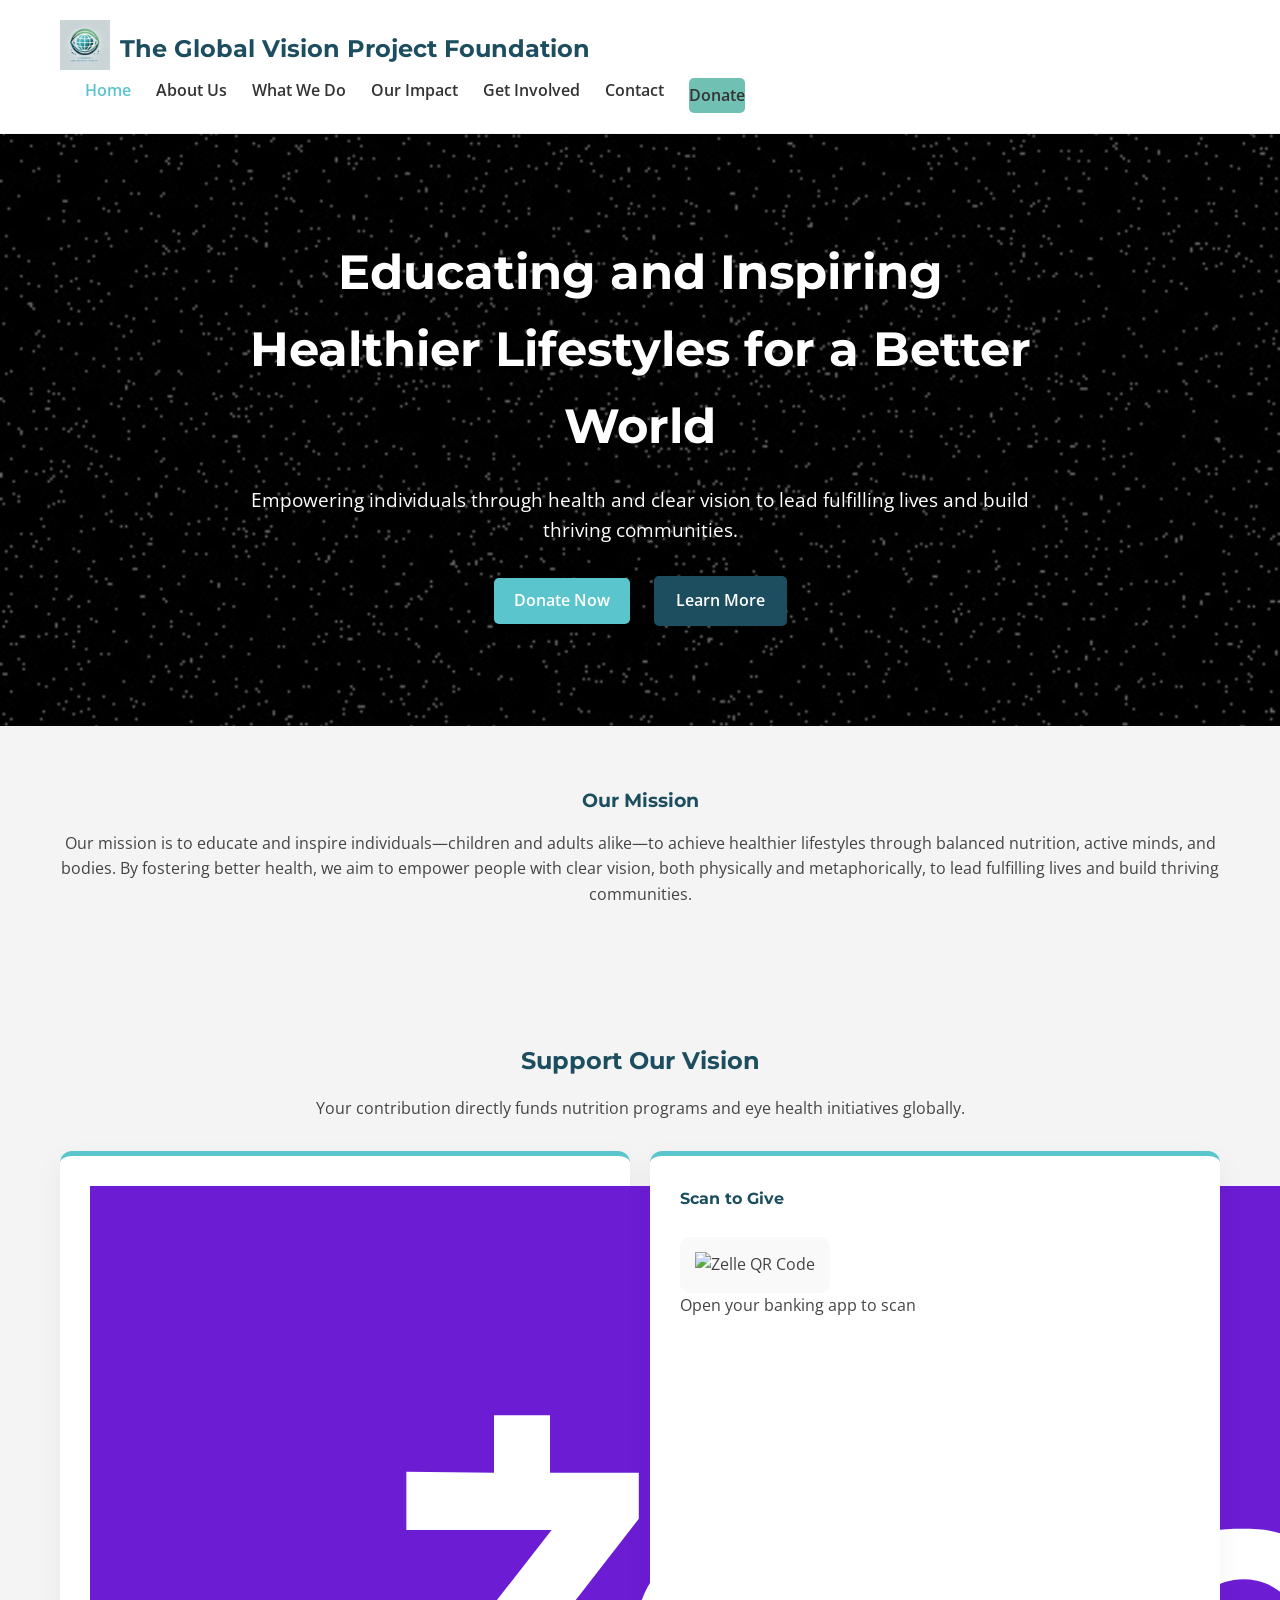
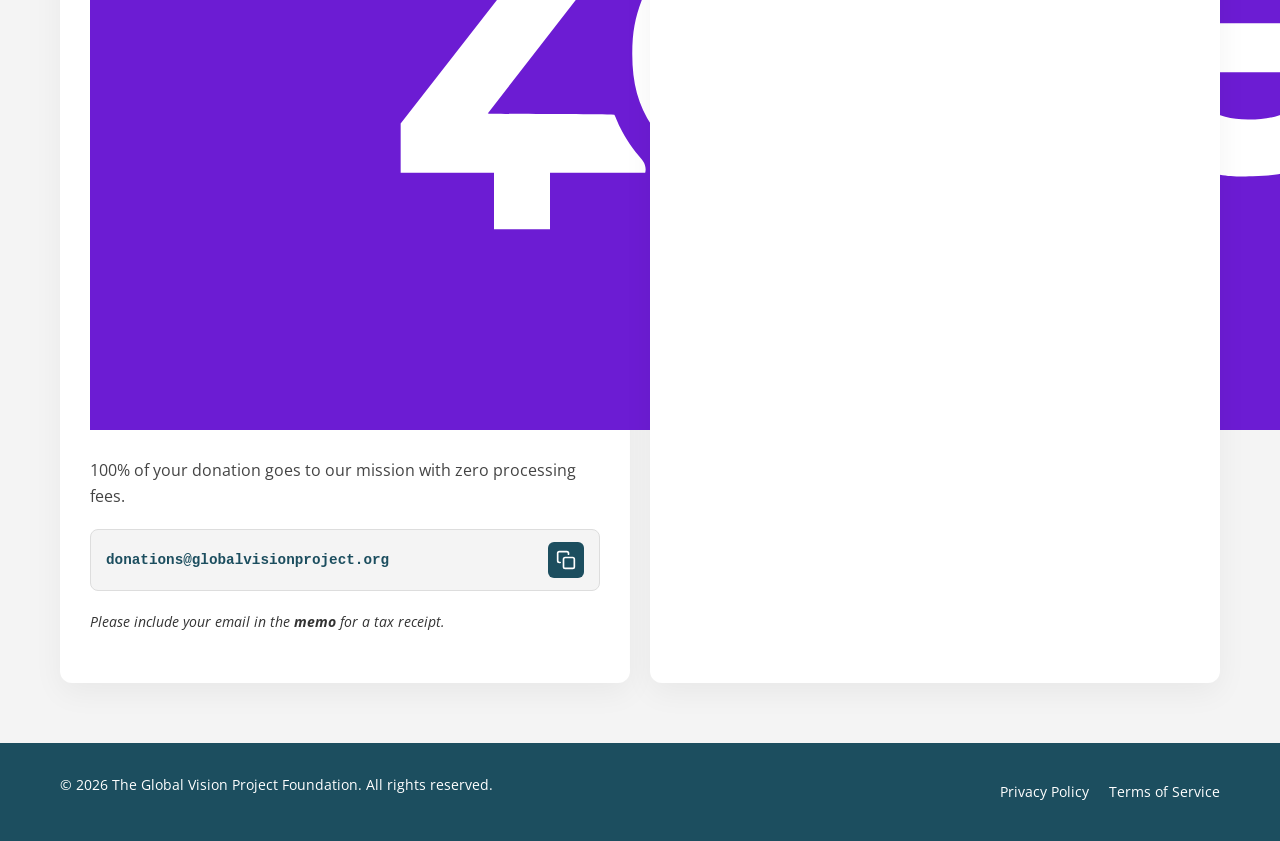
==== index.html @ e4df2483 "Update index.html" ====
<!DOCTYPE html>
<html lang="en">
<head>
    <meta charset="UTF-8">
    <meta name="viewport" content="width=device-width, initial-scale=1.0">
    <title>The Global Vision Project Foundation</title>
    <link rel="stylesheet" href="style.css">
    <link rel="preconnect" href="https://fonts.googleapis.com">
    <link rel="preconnect" href="https://fonts.gstatic.com" crossorigin>
    <link href="https://fonts.googleapis.com/css2?family=Montserrat:wght@400;700&family=Open+Sans:wght@400;600&display=swap" rel="stylesheet">
</head>
<body>
    <header class="main-header">
        <div class="container">
            <div class="logo">
                <a href="index.html">
                    <img src="images/image_38b0fc.jpg" alt="Global Vision Project Foundation Logo">
                </a>
                <h1>The Global Vision Project Foundation</h1>
            </div>
            <nav class="main-nav">
                <ul>
                    <li><a href="index.html" class="active">Home</a></li>
                    <li><a href="about.html">About Us</a></li>
                    <li><a href="what-we-do.html">What We Do</a></li>
                    <li><a href="our-impact.html">Our Impact</a></li>
                    <li><a href="get-involved.html">Get Involved</a></li>
                    <li><a href="#contact">Contact</a></li> <!-- Keep as # for now, will create page later -->
                    <li><a href="index.html#donate" class="btn btn-donate">Donate</a></li>
                </ul>
            </nav>
        </div>
    </header>

    <section class="hero-section">
        <div class="container">
            <div class="hero-content">
                <h2>Educating and Inspiring Healthier Lifestyles for a Better World</h2>
                <p>Empowering individuals through health and clear vision to lead fulfilling lives and build thriving communities.</p>
                <div class="hero-buttons">
                    <a href="#donate" class="btn btn-primary">Donate Now</a>
                    <a href="#about.html" class="btn btn-secondary">Learn More</a>
                </div>
            </div>
        </div>
    </section>

    <section id="mission" class="section-mission">
        <div class="container">
            <h3>Our Mission</h3>
            <p>Our mission is to educate and inspire individuals—children and adults alike—to achieve healthier lifestyles through balanced nutrition, active minds, and bodies. By fostering better health, we aim to empower people with clear vision, both physically and metaphorically, to lead fulfilling lives and build thriving communities.</p>
        </div>
    </section>

            <section id="donate" class="section-content section-alt-bg">
    <div class="container">
        <h2 class="section-title">Support Our Vision</h2>
        <p class="section-subtitle">Your contribution directly funds nutrition programs and eye health initiatives globally.</p>
        
        <div class="donation-grid">
            <div class="donation-card main-card">
                <div class="card-header">
                    <div class="zelle-logo-wrapper">
                    <svg
                       xmlns="http://www.w3.org/2000/svg"
                       width="1200pt"
                       height="633pt"
                       viewBox="0 0 1200 633"
                       preserveAspectRatio="xMidYMid meet">
                      <rect height="100%" width="100%" fill="#6c1cd3" />
                      <g
                         transform="translate(0,633) scale(0.1,-0.1)"
                         fill="white"
                         stroke="none">
                        <path
                           d="m 3030,4179.9975 -657.2625,6.0526 -7e-4,-436.0501 H 3462 L 2330.0025,2299 V 1929.9975 H 3030 V 1505 h 420 v 425 h 714 c 6,17 8.1053,62.8446 -29.8947,104.8446 -63,70 -113.1053,143.1579 -159.1053,235.1579 -21,41 -36.9474,90.1053 -42.9474,94.1053 C 3791.448,2370.55 2982.5639,2368.8831 2983,2374 l 1133,1459.8947 v 346.1028 H 3450 V 4610 h -420 z"
                           id="path6" />
                        <path
                           d="M6063 4383 c-10 -4 -13 -225 -13 -1062 0 -1131 -1 -1112 49 -1209 45 -87 155 -165 278 -197 68 -18 268 -20 345 -4 99 21 118 51 79 128 -25 48 -58 153 -66 211 -11 69 -25 80 -109 78 -40 -1 -78 2 -85 6 -41 26 -41 33 -41 1046 0 651 -3 978 -10 991 -10 18 -23 19 -213 18 -111 0 -208 -3 -214 -6z"
                           id="path8" />
                        <path
                           d="M6980 4380 c-13 -8 -15 -136 -15 -1052 0 -987 1 -1047 19 -1116 34 -136 111 -219 257 -280 56 -23 81 -27 194 -30 151 -4 228 7 305 46 76 37 78 63 13 158 -26 38 -66 103 -88 144 l-40 75 -73 1 c-91 2 -100 6 -117 49 -13 29 -15 178 -15 1005 0 651 -3 978 -10 991 -10 18 -23 19 -213 19 -111 0 -209 -5 -217 -10z"
                           id="path10" />
                        <path
                           d="M9640 4165 c-81 -37 -123 -101 -124 -190 -1 -76 30 -134 93 -175 78 -53 203 -38 268 32 83 89 66 243 -36 312 -53 36 -146 45 -201 21z m160 -37 c113 -57 130 -203 34 -288 -41 -36 -70 -44 -133 -38 -174 17 -208 261 -46 334 44 20 95 17 145 -8z"
                           id="path12" />
                        <path
                           d="M9647 4083 c-7 -12 -8 -198 -1 -217 3 -9 12 -16 20 -16 10 0 14 14 14 50 0 45 2 50 23 50 16 0 30 -14 52 -50 18 -30 36 -50 47 -50 24 0 23 4 -14 58 -22 32 -28 47 -19 50 26 9 51 42 51 67 0 45 -32 65 -104 65 -36 0 -67 -3 -69 -7z m121 -32 c8 -4 12 -19 10 -32 -3 -21 -9 -24 -50 -27 l-48 -3 0 35 c0 35 1 36 38 36 20 0 43 -4 50 -9z"
                           id="path14" />
                        <path
                           d="M4805 3755 c-5 -2 -44 -11 -85 -20 -257 -59 -484 -256 -580 -506 -53 -138 -72 -245 -73 -404 -1 -223 44 -387 147 -543 116 -175 286 -294 506 -354 75 -20 108 -23 280 -23 170 0 205 3 276 22 176 49 326 130 447 245 77 72 76 92 -2 152 -32 25 -90 79 -128 121 -48 51 -77 75 -92 75 -14 0 -46 -20 -77 -50 -107 -97 -242 -143 -419 -142 -162 1 -280 43 -355 129 -38 43 -86 141 -96 196 l-6 37 623 0 c343 0 630 4 637 9 33 21 41 166 17 324 -57 378 -283 632 -638 717 -63 15 -115 20 -227 19 -80 0 -149 -2 -155 -4z m267 -386 c73 -15 163 -65 205 -113 39 -44 79 -123 89 -174 l7 -32 -408 0 -407 0 7 32 c30 135 146 248 290 284 64 16 150 17 217 3z"
                           id="path16" />
                        <path
                           d="m 8440,3746 c -355,-79 -595,-329 -670,-698 -45,-218 -20,-472 65,-654 116,-252 327,-415 615,-474 91,-19 127,-21 270,-17 121,4 186,11 242,26 171,45 321,127 436,237 88,85 88,89 -7,168 -44,36 -103,93 -131,126 -65,75 -82,76 -155,10 -109,-99 -239,-143 -420,-142 -254,1 -402,110 -450,330 l -7,25.95 h 1267 c 43,31 27,359.05 -25,511.05 -10,30 -37,90 -59,132 -117,224 -304,363 -564,418 -83,18 -328,18 -407,1 z m 312,-377 c 68,-15 138,-50 188,-95 42,-39 110,-162 110,-200 v -24 h -812 l 7,28 c 52,214 272,341 507,291 z"
                           id="path18" />
                      </g>
                    </svg>
                </div>
                    <h3>Donate via Zelle</h3>
                </div>
                <p>100% of your donation goes to our mission with zero processing fees.</p>
                
                <div class="copy-box">
                    <span id="zelle-id">donations@globalvisionproject.org</span>
                    <button class="copy-trigger" onclick="copyZelle()" title="Copy to Clipboard">
                        <svg width="20" height="20" viewBox="0 0 24 24" fill="none" stroke="currentColor" stroke-width="2" stroke-linecap="round" stroke-linejoin="round"><rect x="9" y="9" width="13" height="13" rx="2" ry="2"></rect><path d="M5 15H4a2 2 0 0 1-2-2V4a2 2 0 0 1 2-2h9a2 2 0 0 1 2 2v1"></path></svg>
                    </button>
                </div>
                <p class="memo-note">Please include your email in the <strong>memo</strong> for a tax receipt.</p>
            </div>

            <div class="donation-card qr-card">
                <h4>Scan to Give</h4>
                <div class="qr-frame">
                    <img src="images/zelle-qr.jpg" alt="Zelle QR Code">
                </div>
                <p class="small-text">Open your banking app to scan</p>
            </div>
        </div>
    </div>
</section>

    <footer class="main-footer">
        <div class="container">
            <p>&copy; <span id="current-year"></span> The Global Vision Project Foundation. All rights reserved.</p>
            <nav class="footer-nav">
                <ul>
                    <li><a href="#">Privacy Policy</a></li>
                    <li><a href="#">Terms of Service</a></li>
                </ul>
            </nav>
        </div>
    </footer>

    <script>
        function copyZelle() {
            const email = document.getElementById('zelle-id').innerText;
            navigator.clipboard.writeText(email).then(() => {
                const btn = document.querySelector('.copy-trigger');
                const originalHTML = btn.innerHTML;
                
                // Visual feedback
                btn.innerHTML = '✓';
                btn.style.background = '#28a745';
                
                setTimeout(() => {
                    btn.innerHTML = originalHTML;
                    btn.style.background = '';
                }, 2000);
            });
        }

        // Keep your existing year script too!
        document.getElementById('current-year').textContent = new Date().getFullYear();
    </script>
</body>
    

</html>
---- style.css ----
/* Basic Resets & Global Styles */
:root {
    --color-primary: #1C4E5F; /* Dark Teal/Blue - main brand color */
    --color-secondary: #5AC5CD; /* Light Blue/Aqua - accent */
    --color-tertiary: #70C1B3; /* Green - secondary accent */
    --color-white: #ffffff;
    --color-light-gray: #f4f4f4;
    --color-dark-gray: #333;
    --color-text: #444;
}

* {
    margin: 0;
    padding: 0;
    box-sizing: border-box;
}

body {
    font-family: 'Open Sans', sans-serif;
    line-height: 1.6;
    color: var(--color-text);
    background-color: var(--color-white);
}

.container {
    max-width: 1200px;
    margin: 0 auto;
    padding: 0 20px;
}

h1, h2, h3, h4, h5, h6 {
    font-family: 'Montserrat', sans-serif;
    color: var(--color-primary);
    margin-bottom: 15px;
}

p {
    margin-bottom: 15px;
}

a {
    text-decoration: none;
    color: var(--color-secondary);
}

a:hover {
    color: var(--color-primary);
}

ul {
    list-style: none;
}

/* Buttons */
.btn {
    display: inline-block;
    padding: 10px 20px;
    border-radius: 5px;
    font-weight: 600;
    text-align: center;
    transition: background-color 0.3s ease;
    border: none;
    cursor: pointer;
}

.btn-primary {
    background-color: var(--color-secondary);
    color: var(--color-white);
}

.btn-primary:hover {
    background-color: var(--color-primary);
}

.btn-secondary {
    background-color: var(--color-primary);
    color: var(--color-white);
    border: 2px solid var(--color-primary);
}

.btn-secondary:hover {
    background-color: var(--color-secondary);
    border-color: var(--color-secondary);
}

.btn-donate {
    background-color: var(--color-tertiary);
    color: var(--color-white);
    padding: 8px 15px; /* Slightly smaller for nav bar */
}

.btn-donate:hover {
    background-color: #5bb0a3; /* A darker shade of tertiary */
}

/* Header */
.main-header {
    background-color: var(--color-white);
    padding: 20px 0;
    border-bottom: 1px solid var(--color-light-gray);
    position: sticky;
    top: 0;
    z-index: 1000;
    box-shadow: 0 2px 5px rgba(0,0,0,0.05);
}

.main-header .container {
    display: flex;
    justify-content: space-between;
    align-items: center;
    flex-wrap: wrap; /* Allows wrapping on smaller screens */
}

.logo {
    display: flex;
    align-items: center;
}

.logo img {
    height: 50px; /* Adjust as needed */
    margin-right: 10px;
}

.logo h1 {
    font-size: 1.5em;
    color: var(--color-primary);
    margin-bottom: 0;
}

.main-nav ul {
    display: flex;
}

.main-nav ul li {
    margin-left: 25px;
}

.main-nav ul li a {
    color: var(--color-dark-gray);
    font-weight: 600;
    transition: color 0.3s ease;
    padding: 5px 0;
    position: relative;
}

.main-nav ul li a:hover,
.main-nav ul li a.active {
    color: var(--color-secondary);
}

/* Hero Section */
.hero-section {
    background: linear-gradient(rgba(0,0,0,0.6), rgba(0,0,0,0.6)), url('images/hero-bg-placeholder.jpg') no-repeat center center/cover;
    color: var(--color-white);
    text-align: center;
    padding: 100px 0;
    min-height: 500px;
    display: flex;
    align-items: center;
    justify-content: center;
}

.hero-content {
    max-width: 800px;
}

.hero-content h2 {
    font-size: 3em;
    margin-bottom: 20px;
    color: var(--color-white);
}

.hero-content p {
    font-size: 1.2em;
    margin-bottom: 30px;
}

.hero-buttons .btn {
    margin: 0 10px;
}

/* Section Styling */
section {
    padding: 60px 0;
    text-align: center;
}

.section-mission {
    background-color: var(--color-light-gray);
}

.section-donate {
    background-color: var(--color-white);
    padding: 80px 0;
}

.section-donate h3 {
    margin-bottom: 20px;
    font-size: 2.2em;
}

.section-donate p {
    font-size: 1.1em;
    max-width: 800px;
    margin: 0 auto 30px auto;
}

.donation-options {
    display: flex;
    justify-content: center;
    align-items: flex-start;
    gap: 50px;
    flex-wrap: wrap;
    margin-top: 40px;
}

.donation-qr-code, .donation-form-placeholder {
    background-color: var(--color-light-gray);
    padding: 30px;
    border-radius: 10px;
    flex: 1;
    min-width: 300px;
    max-width: 450px;
    box-shadow: 0 5px 15px rgba(0,0,0,0.1);
}

.donation-qr-code h4, .donation-form-placeholder h4 {
    color: var(--color-primary);
    font-size: 1.5em;
    margin-bottom: 15px;
}

.qr-code {
    width: 200px; /* Adjust size as needed */
    height: 200px;
    display: block;
    margin: 0 auto 20px auto;
    border: 1px solid var(--color-light-gray); /* For visibility of placeholder */
}

.security-note {
    font-size: 0.9em;
    color: #666;
    margin-top: 40px;
}

/* Footer */
.main-footer {
    background-color: var(--color-primary);
    color: var(--color-white);
    padding: 30px 0;
    text-align: center;
    font-size: 0.9em;
}

.main-footer .container {
    display: flex;
    justify-content: space-between;
    align-items: center;
    flex-wrap: wrap;
}

.footer-nav ul {
    display: flex;
}

.footer-nav ul li {
    margin-left: 20px;
}

.footer-nav ul li a {
    color: var(--color-white);
}

.footer-nav ul li a:hover {
    color: var(--color-secondary);
}

/* Responsive Design */
@media (max-width: 768px) {
    .main-header .container {
        flex-direction: column;
    }

    .main-nav ul {
        flex-direction: column;
        align-items: center;
        margin-top: 20px;
    }

    .main-nav ul li {
        margin: 10px 0;
    }

    .hero-content h2 {
        font-size: 2.2em;
    }

    .hero-content p {
        font-size: 1em;
    }

    .hero-buttons .btn {
        margin-bottom: 15px;
    }

    .main-footer .container {
        flex-direction: column;
    }

    .footer-nav ul {
        margin-top: 15px;
    }

    .footer-nav ul li {
        margin: 0 10px;
    }

    .donation-options {
        flex-direction: column;
        align-items: center;
        gap: 30px;
    }
}

@media (max-width: 480px) {
    .logo h1 {
        font-size: 1.2em;
    }

    .logo img {
        height: 40px;
    }

    .hero-content h2 {
        font-size: 1.8em;
    }
}

/* Page Hero Section (for About, What We Do, Impact pages) */
.page-hero {
    background-color: var(--color-primary);
    color: var(--color-white);
    text-align: center;
    padding: 80px 0 60px;
}

.page-hero h2 {
    font-size: 2.8em;
    color: var(--color-white);
    margin-bottom: 15px;
}

.page-hero p {
    font-size: 1.1em;
    max-width: 700px;
    margin: 0 auto;
}

/* General Section Content Styling */
.section-content {
    padding: 60px 0;
    text-align: center;
}

.section-alt-bg {
    background-color: var(--color-light-gray);
}

.section-content h3 {
    font-size: 2.2em;
    margin-bottom: 30px;
}

.section-content p {
    max-width: 900px;
    margin: 0 auto 20px auto;
}

/* Grid Layouts for Values, Strategies, Goals, Programs, Team, Achievements */
.values-grid,
.strategy-grid,
.goals-grid,
.program-grid,
.team-grid,
.achievements-grid {
    display: grid;
    grid-template-columns: repeat(auto-fit, minmax(280px, 1fr));
    gap: 30px;
    margin-top: 40px;
    max-width: 1000px;
    margin-left: auto;
    margin-right: auto;
}

.value-item,
.strategy-item,
.goal-item,
.program-item,
.team-member,
.achievement-item {
    background-color: var(--color-white);
    padding: 30px;
    border-radius: 10px;
    box-shadow: 0 4px 10px rgba(0,0,0,0.08);
    text-align: left; /* Align text left within grid items */
    display: flex;
    flex-direction: column;
    justify-content: flex-start;
    align-items: flex-start;
}

.value-item h4,
.strategy-item h4,
.goal-item h4,
.program-item h4,
.team-member h4,
.achievement-item h4 {
    color: var(--color-secondary);
    font-size: 1.3em;
    margin-bottom: 10px;
}

.value-item p,
.strategy-item p,
.goal-item p,
.program-item p,
.team-member p,
.achievement-item p {
    font-size: 0.95em;
    color: var(--color-text);
    margin-bottom: 10px;
    text-align: left; /* Ensure text within items is left-aligned */
}

.strategy-item ul {
    list-style: disc;
    margin-left: 20px;
    margin-top: 10px;
    text-align: left;
    color: var(--color-text);
}

.strategy-item ul li {
    margin-bottom: 5px;
}

/* Team Member Specific Styling (placeholders) */
.team-member img {
    width: 100px;
    height: 100px;
    border-radius: 50%;
    object-fit: cover;
    margin-bottom: 15px;
    border: 3px solid var(--color-tertiary);
}

/* Responsive adjustments for new sections */
@media (max-width: 768px) {
    .page-hero h2 {
        font-size: 2.2em;
    }

    .section-content h3 {
        font-size: 1.8em;
    }

    .values-grid,
    .strategy-grid,
    .goals-grid,
    .program-grid,
    .team-grid,
    .achievements-grid {
        grid-template-columns: 1fr; /* Stack columns on small screens */
    }

    .value-item,
    .strategy-item,
    .goal-item,
    .program-item,
    .team-member,
    .achievement-item {
        text-align: center; /* Center content in stacked items */
        align-items: center;
    }

    .strategy-item ul {
        text-align: left; /* Keep list items left aligned even if container is centered */
        width: 100%;
    }

}

/* Donation Section Styles */
.donation-grid {
    display: flex;
    gap: 20px;
    margin-top: 30px;
    flex-wrap: wrap;
}

.donation-card {
    background: var(--color-white);
    padding: 30px;
    border-radius: 12px;
    box-shadow: 0 10px 30px rgba(0,0,0,0.05);
    flex: 1;
    min-width: 300px;
    text-align: left;
    border-top: 5px solid var(--color-secondary);
}

.card-header {
    display: flex;
    align-items: center;
    gap: 15px;
    margin-bottom: 20px;
}

.zelle-logo-img { height: 30px; }

/* The Copy Email Component */
.copy-box {
    background: var(--color-light-gray);
    display: flex;
    justify-content: space-between;
    align-items: center;
    padding: 12px 15px;
    border-radius: 8px;
    margin: 20px 0;
    border: 1px solid #ddd;
}

#zelle-id {
    font-weight: 600;
    color: var(--color-primary);
    font-family: monospace;
    font-size: 1.1em;
}

.copy-trigger {
    background: var(--color-primary);
    color: white;
    border: none;
    padding: 8px;
    border-radius: 6px;
    cursor: pointer;
    transition: 0.3s;
    display: flex;
    align-items: center;
}

.copy-trigger:hover {
    background: var(--color-secondary);
    transform: scale(1.05);
}

.qr-frame {
    background: #f9f9f9;
    padding: 15px;
    border-radius: 10px;
    display: inline-block;
    margin-top: 10px;
}

.qr-frame img {
    max-width: 140px;
    display: block;
}

.memo-note {
    font-size: 0.85em;
    color: var(--color-dark-gray);
    font-style: italic;
}
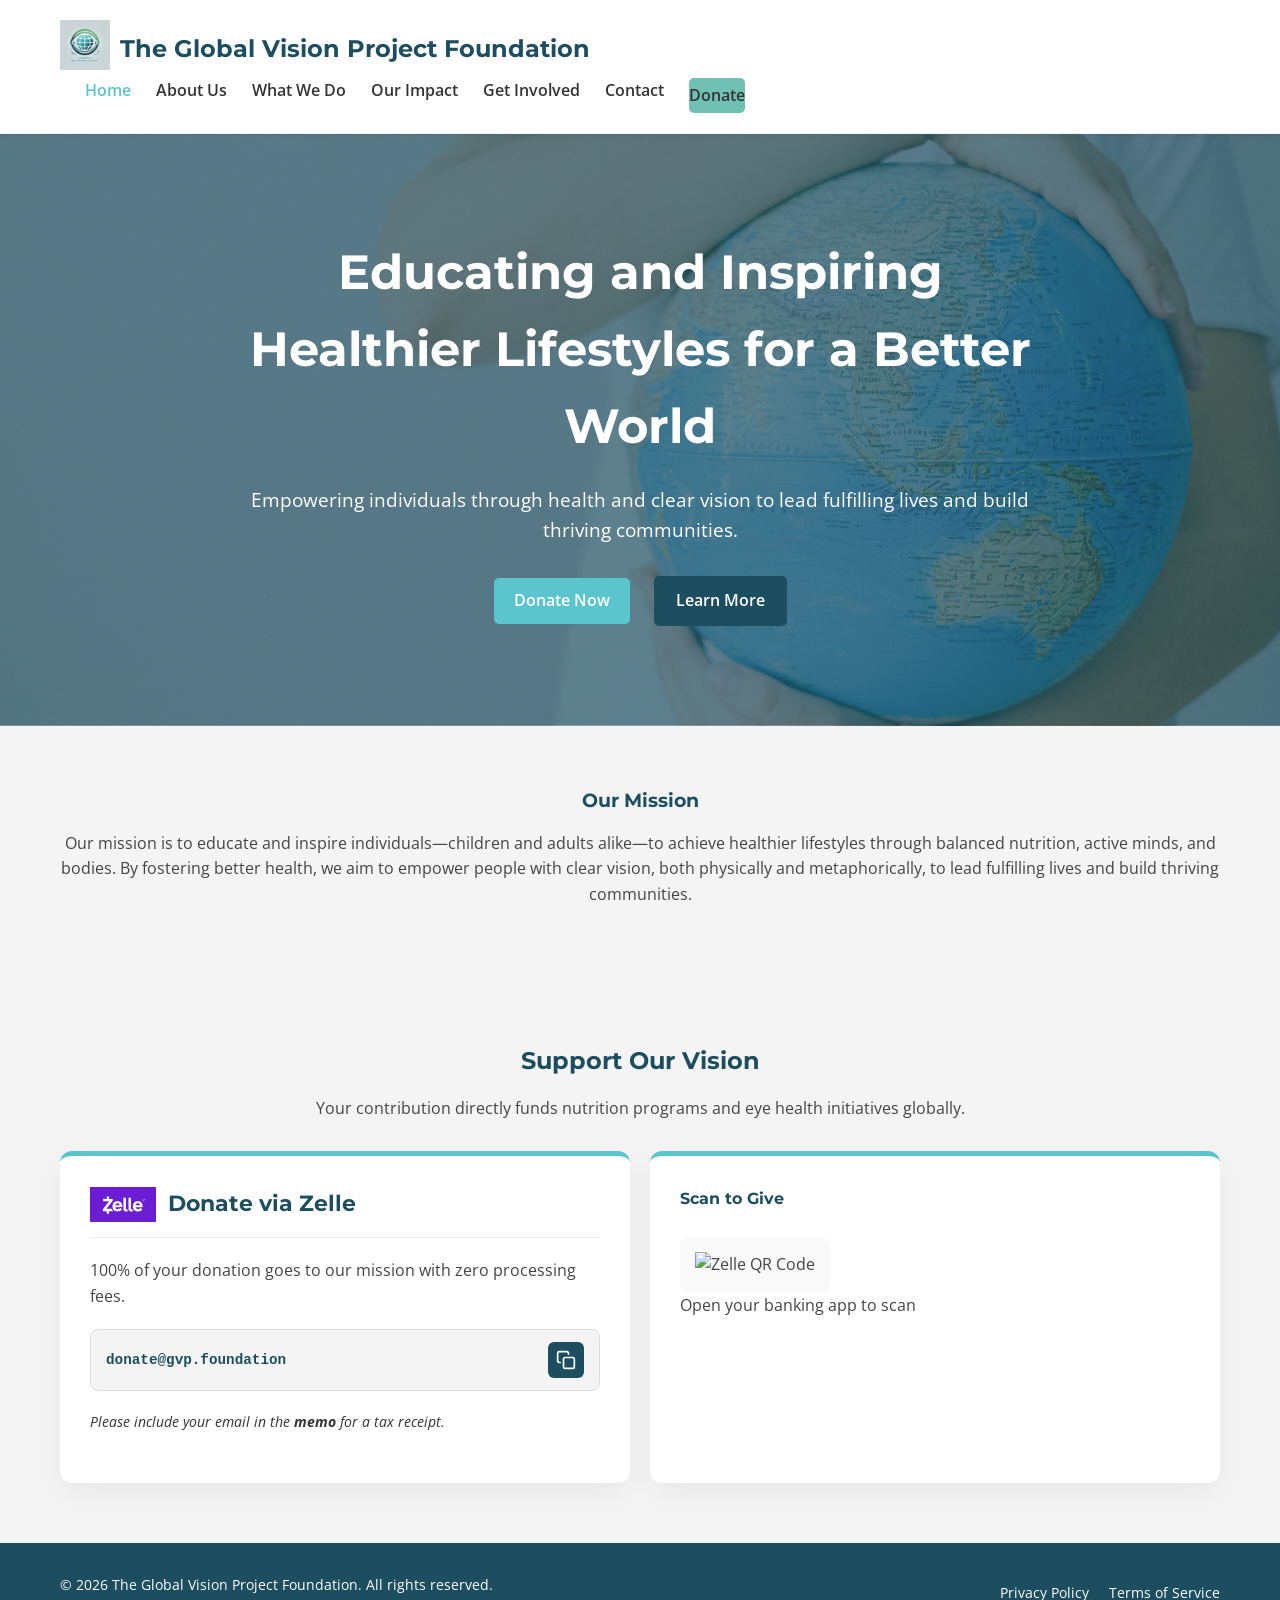
==== commit 6e344dba: "Update index.html" ====
--- a/index.html
+++ b/index.html
@@ -101,7 +101,7 @@
                 <p>100% of your donation goes to our mission with zero processing fees.</p>
                 
                 <div class="copy-box">
-                    <span id="zelle-id">donations@globalvisionproject.org</span>
+                    <span id="zelle-id">donate@gvp.foundation</span>
                     <button class="copy-trigger" onclick="copyZelle()" title="Copy to Clipboard">
                         <svg width="20" height="20" viewBox="0 0 24 24" fill="none" stroke="currentColor" stroke-width="2" stroke-linecap="round" stroke-linejoin="round"><rect x="9" y="9" width="13" height="13" rx="2" ry="2"></rect><path d="M5 15H4a2 2 0 0 1-2-2V4a2 2 0 0 1 2-2h9a2 2 0 0 1 2 2v1"></path></svg>
                     </button>
@@ -162,3 +162,4 @@
 
 
 
+
--- a/style.css
+++ b/style.css
@@ -150,10 +150,12 @@
 
 /* Hero Section */
 .hero-section {
-    background: linear-gradient(rgba(0,0,0,0.6), rgba(0,0,0,0.6)), url('images/hero-bg-placeholder.jpg') no-repeat center center/cover;
-    color: var(--color-white);
+    background: linear-gradient(rgba(28, 78, 95, 0.7), rgba(28, 78, 95, 0.7)), url('images/hero-bg.jpg');
+    background-size: cover;
+    background-position: center;
+    color: white;
+    padding: 100px 0;
     text-align: center;
-    padding: 100px 0;
     min-height: 500px;
     display: flex;
     align-items: center;
@@ -573,3 +575,25 @@
     color: var(--color-dark-gray);
     font-style: italic;
 }
+
+/* Zelle Logo Styling */
+.zelle-logo-img, .zelle-logo-wrapper svg {
+    height: 35px; /* Adjust based on your logo's proportions */
+    width: auto;
+    display: block;
+}
+
+.card-header {
+    display: flex;
+    align-items: center;
+    gap: 12px; /* Space between logo and "Donate via Zelle" text */
+    border-bottom: 1px solid #eee;
+    padding-bottom: 15px;
+    margin-bottom: 20px;
+}
+
+.card-header h3 {
+    margin-bottom: 0; /* Align text vertically with the logo */
+    font-size: 1.4rem;
+}
+
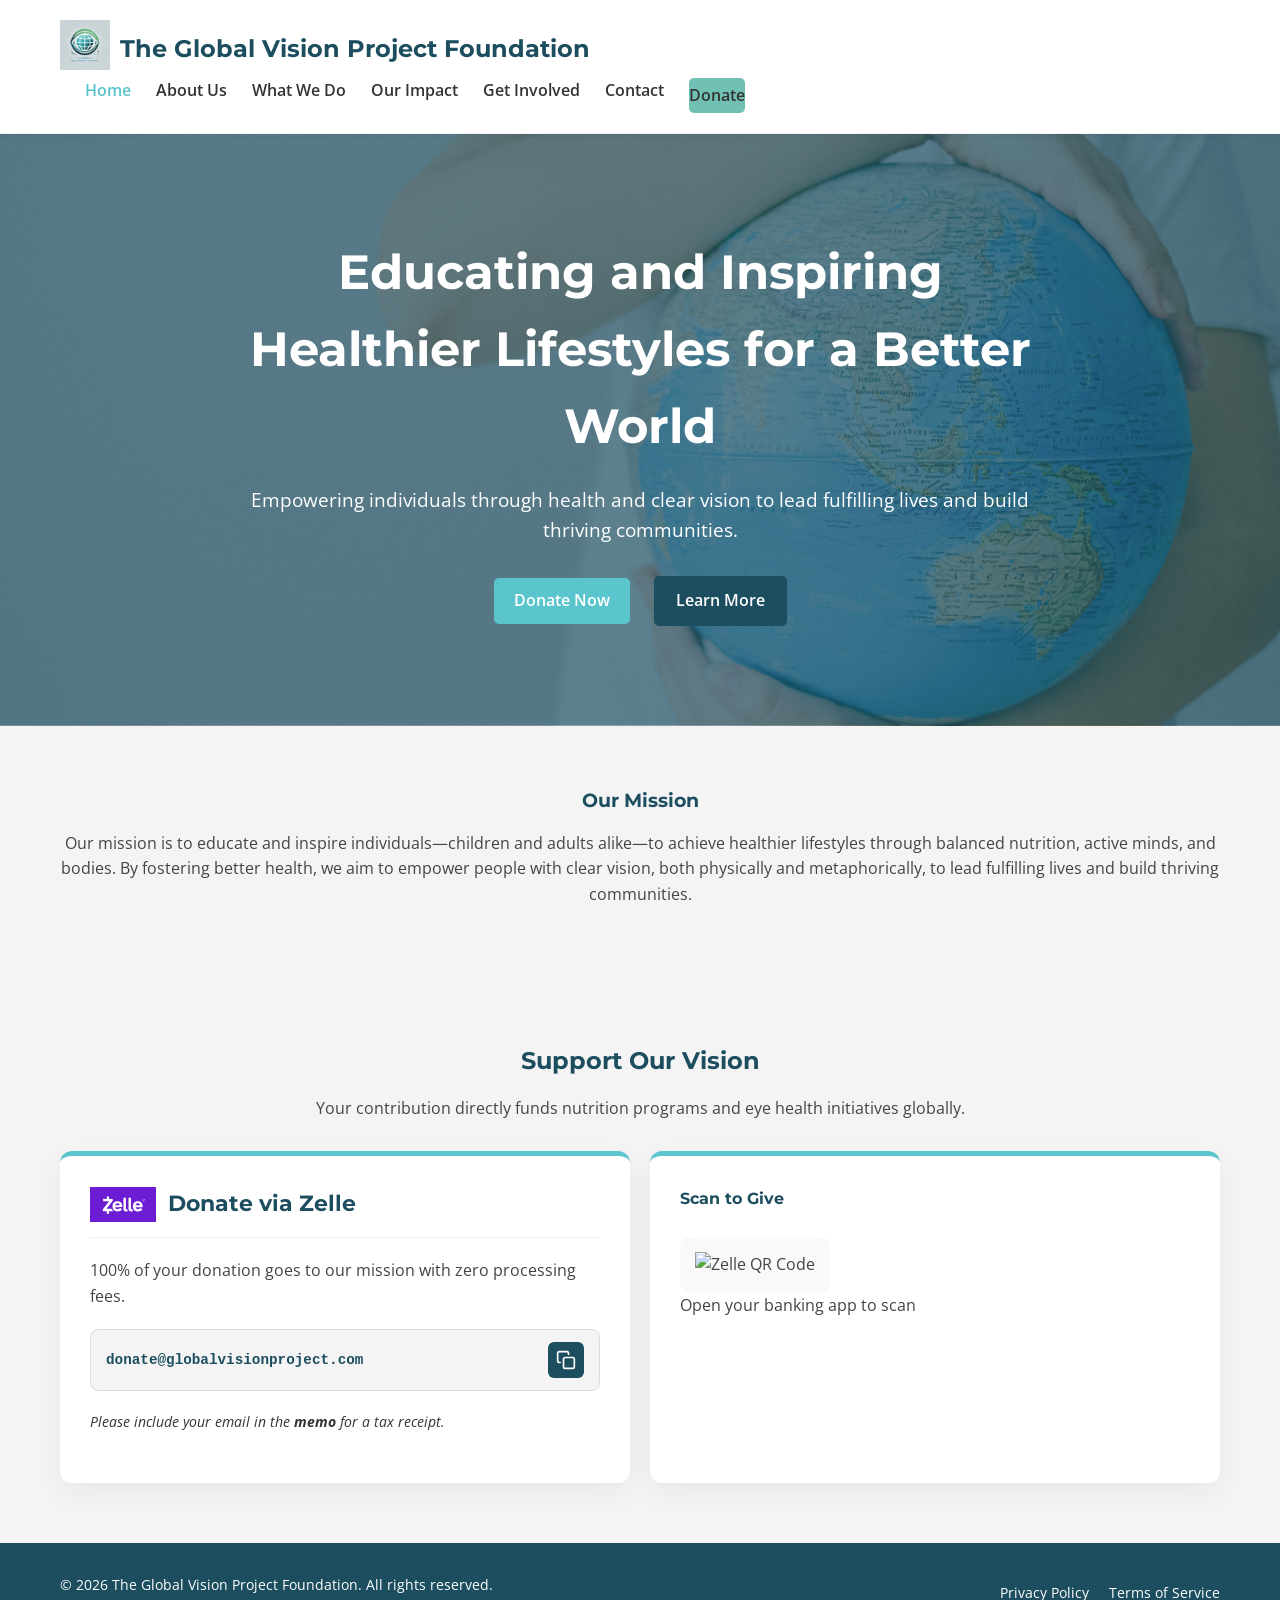
==== commit dac7fb49: "Update index.html" ====
--- a/index.html
+++ b/index.html
@@ -101,7 +101,7 @@
                 <p>100% of your donation goes to our mission with zero processing fees.</p>
                 
                 <div class="copy-box">
-                    <span id="zelle-id">donate@gvp.foundation</span>
+                    <span id="zelle-id">donate@globalvisionproject.com</span>
                     <button class="copy-trigger" onclick="copyZelle()" title="Copy to Clipboard">
                         <svg width="20" height="20" viewBox="0 0 24 24" fill="none" stroke="currentColor" stroke-width="2" stroke-linecap="round" stroke-linejoin="round"><rect x="9" y="9" width="13" height="13" rx="2" ry="2"></rect><path d="M5 15H4a2 2 0 0 1-2-2V4a2 2 0 0 1 2-2h9a2 2 0 0 1 2 2v1"></path></svg>
                     </button>
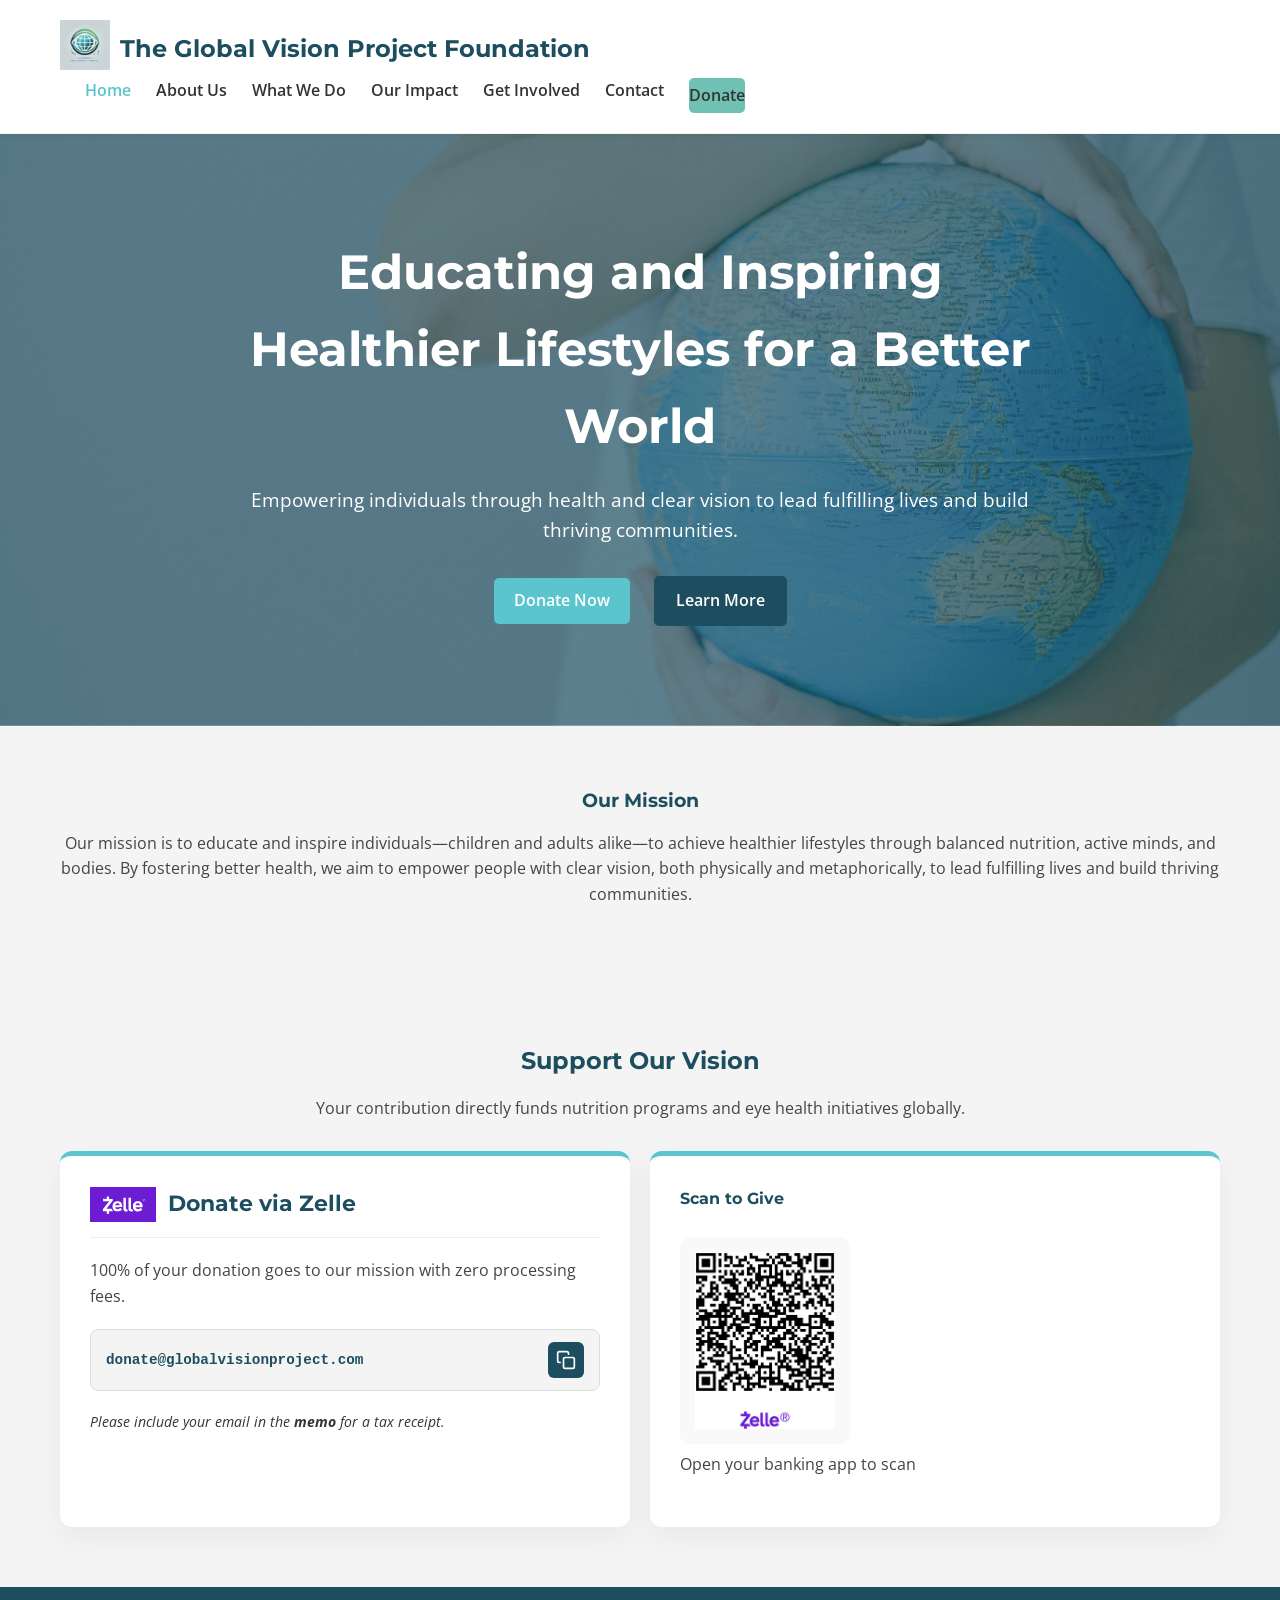
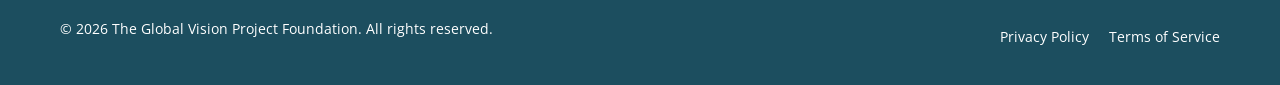
==== commit 147e7bb4: "Update index.html" ====
--- a/index.html
+++ b/index.html
@@ -112,7 +112,7 @@
             <div class="donation-card qr-card">
                 <h4>Scan to Give</h4>
                 <div class="qr-frame">
-                    <img src="images/zelle-qr.jpg" alt="Zelle QR Code">
+                    <img src="images/zelle-qr.png" alt="Zelle QR Code">
                 </div>
                 <p class="small-text">Open your banking app to scan</p>
             </div>
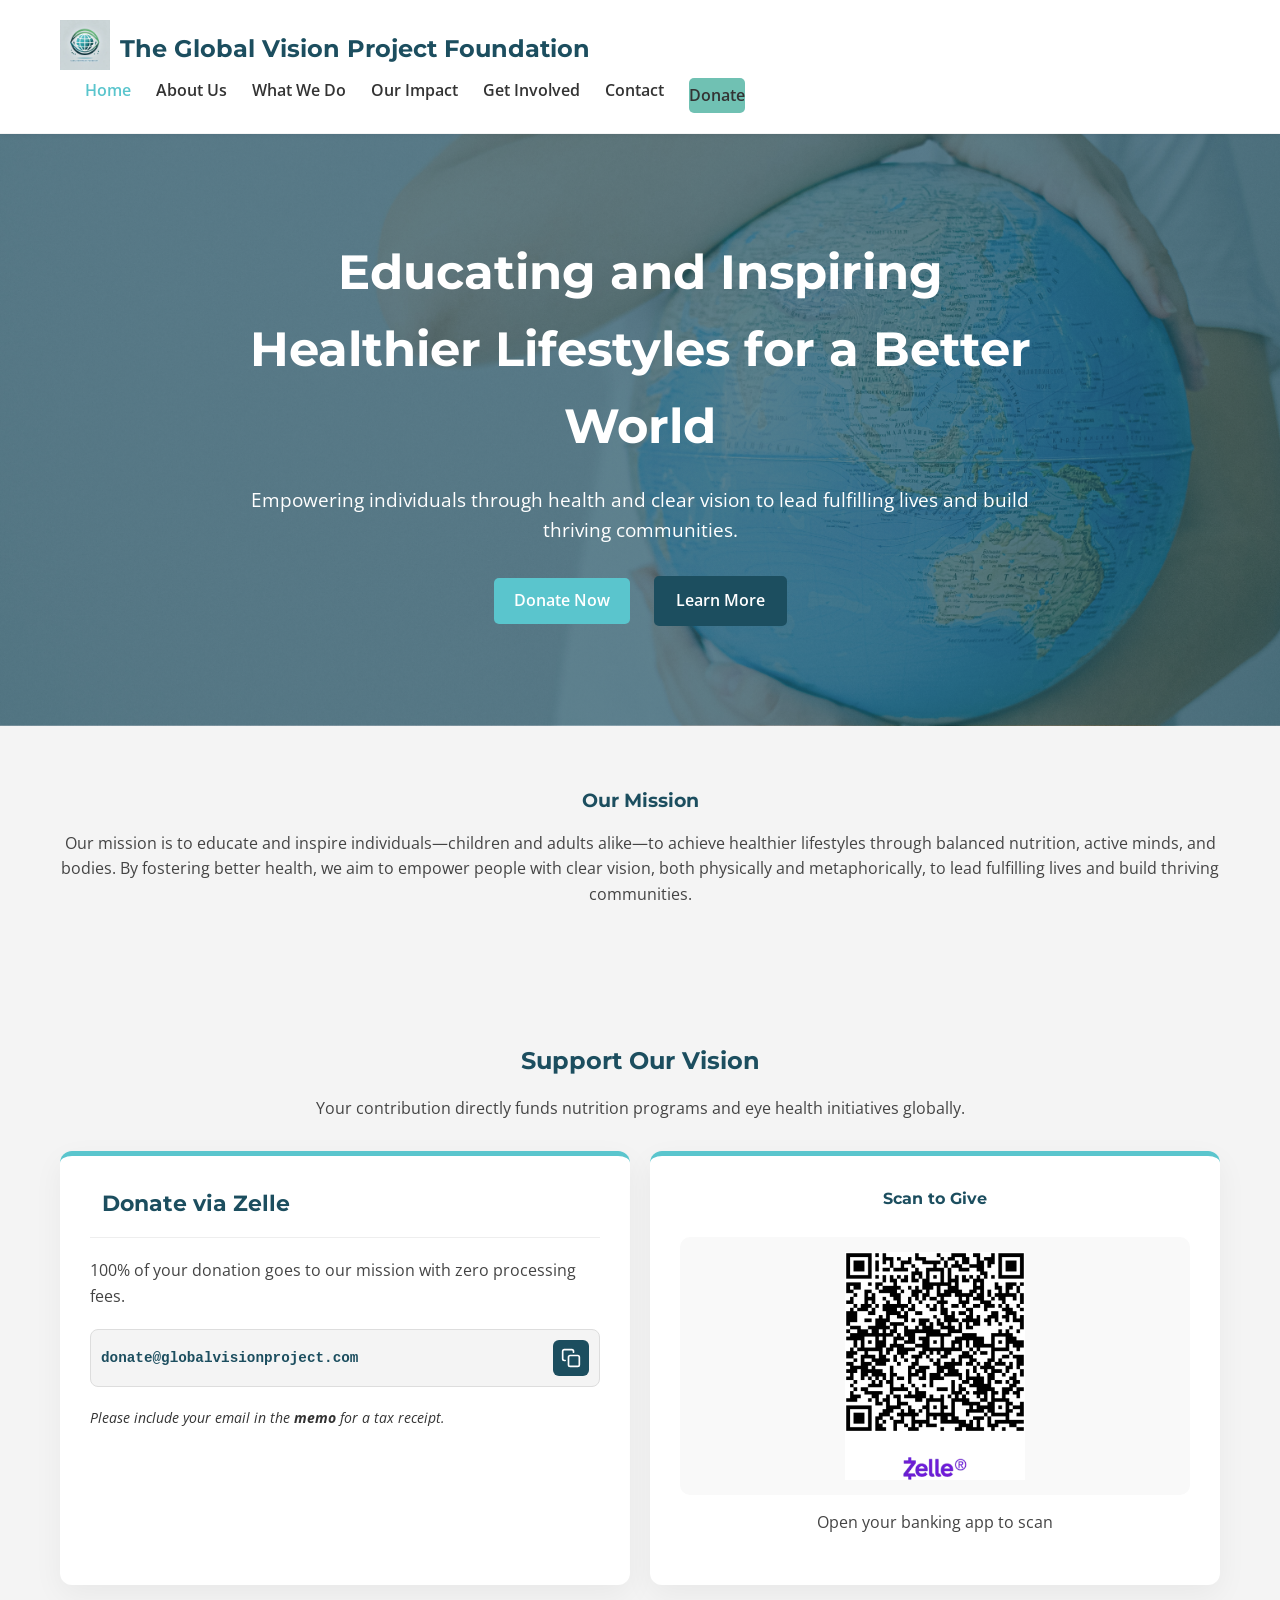
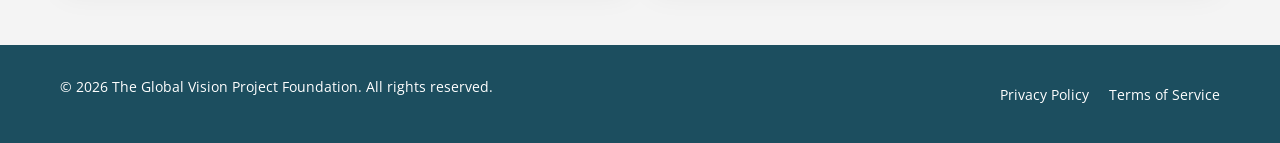
==== commit 623a17fd: "Align QR box index.html" ====
--- a/index.html
+++ b/index.html
@@ -57,67 +57,32 @@
         <h2 class="section-title">Support Our Vision</h2>
         <p class="section-subtitle">Your contribution directly funds nutrition programs and eye health initiatives globally.</p>
         
-        <div class="donation-grid">
-            <div class="donation-card main-card">
-                <div class="card-header">
-                    <div class="zelle-logo-wrapper">
-                    <svg
-                       xmlns="http://www.w3.org/2000/svg"
-                       width="1200pt"
-                       height="633pt"
-                       viewBox="0 0 1200 633"
-                       preserveAspectRatio="xMidYMid meet">
-                      <rect height="100%" width="100%" fill="#6c1cd3" />
-                      <g
-                         transform="translate(0,633) scale(0.1,-0.1)"
-                         fill="white"
-                         stroke="none">
-                        <path
-                           d="m 3030,4179.9975 -657.2625,6.0526 -7e-4,-436.0501 H 3462 L 2330.0025,2299 V 1929.9975 H 3030 V 1505 h 420 v 425 h 714 c 6,17 8.1053,62.8446 -29.8947,104.8446 -63,70 -113.1053,143.1579 -159.1053,235.1579 -21,41 -36.9474,90.1053 -42.9474,94.1053 C 3791.448,2370.55 2982.5639,2368.8831 2983,2374 l 1133,1459.8947 v 346.1028 H 3450 V 4610 h -420 z"
-                           id="path6" />
-                        <path
-                           d="M6063 4383 c-10 -4 -13 -225 -13 -1062 0 -1131 -1 -1112 49 -1209 45 -87 155 -165 278 -197 68 -18 268 -20 345 -4 99 21 118 51 79 128 -25 48 -58 153 -66 211 -11 69 -25 80 -109 78 -40 -1 -78 2 -85 6 -41 26 -41 33 -41 1046 0 651 -3 978 -10 991 -10 18 -23 19 -213 18 -111 0 -208 -3 -214 -6z"
-                           id="path8" />
-                        <path
-                           d="M6980 4380 c-13 -8 -15 -136 -15 -1052 0 -987 1 -1047 19 -1116 34 -136 111 -219 257 -280 56 -23 81 -27 194 -30 151 -4 228 7 305 46 76 37 78 63 13 158 -26 38 -66 103 -88 144 l-40 75 -73 1 c-91 2 -100 6 -117 49 -13 29 -15 178 -15 1005 0 651 -3 978 -10 991 -10 18 -23 19 -213 19 -111 0 -209 -5 -217 -10z"
-                           id="path10" />
-                        <path
-                           d="M9640 4165 c-81 -37 -123 -101 -124 -190 -1 -76 30 -134 93 -175 78 -53 203 -38 268 32 83 89 66 243 -36 312 -53 36 -146 45 -201 21z m160 -37 c113 -57 130 -203 34 -288 -41 -36 -70 -44 -133 -38 -174 17 -208 261 -46 334 44 20 95 17 145 -8z"
-                           id="path12" />
-                        <path
-                           d="M9647 4083 c-7 -12 -8 -198 -1 -217 3 -9 12 -16 20 -16 10 0 14 14 14 50 0 45 2 50 23 50 16 0 30 -14 52 -50 18 -30 36 -50 47 -50 24 0 23 4 -14 58 -22 32 -28 47 -19 50 26 9 51 42 51 67 0 45 -32 65 -104 65 -36 0 -67 -3 -69 -7z m121 -32 c8 -4 12 -19 10 -32 -3 -21 -9 -24 -50 -27 l-48 -3 0 35 c0 35 1 36 38 36 20 0 43 -4 50 -9z"
-                           id="path14" />
-                        <path
-                           d="M4805 3755 c-5 -2 -44 -11 -85 -20 -257 -59 -484 -256 -580 -506 -53 -138 -72 -245 -73 -404 -1 -223 44 -387 147 -543 116 -175 286 -294 506 -354 75 -20 108 -23 280 -23 170 0 205 3 276 22 176 49 326 130 447 245 77 72 76 92 -2 152 -32 25 -90 79 -128 121 -48 51 -77 75 -92 75 -14 0 -46 -20 -77 -50 -107 -97 -242 -143 -419 -142 -162 1 -280 43 -355 129 -38 43 -86 141 -96 196 l-6 37 623 0 c343 0 630 4 637 9 33 21 41 166 17 324 -57 378 -283 632 -638 717 -63 15 -115 20 -227 19 -80 0 -149 -2 -155 -4z m267 -386 c73 -15 163 -65 205 -113 39 -44 79 -123 89 -174 l7 -32 -408 0 -407 0 7 32 c30 135 146 248 290 284 64 16 150 17 217 3z"
-                           id="path16" />
-                        <path
-                           d="m 8440,3746 c -355,-79 -595,-329 -670,-698 -45,-218 -20,-472 65,-654 116,-252 327,-415 615,-474 91,-19 127,-21 270,-17 121,4 186,11 242,26 171,45 321,127 436,237 88,85 88,89 -7,168 -44,36 -103,93 -131,126 -65,75 -82,76 -155,10 -109,-99 -239,-143 -420,-142 -254,1 -402,110 -450,330 l -7,25.95 h 1267 c 43,31 27,359.05 -25,511.05 -10,30 -37,90 -59,132 -117,224 -304,363 -564,418 -83,18 -328,18 -407,1 z m 312,-377 c 68,-15 138,-50 188,-95 42,-39 110,-162 110,-200 v -24 h -812 l 7,28 c 52,214 272,341 507,291 z"
-                           id="path18" />
-                      </g>
-                    </svg>
+<div class="donation-grid" style="display: flex; gap: 20px; align-items: stretch; justify-content: center;">
+    <div class="donation-card main-card" style="flex: 1; min-width: 300px;">
+        <div class="card-header">
+            <div class="zelle-logo-wrapper">
                 </div>
-                    <h3>Donate via Zelle</h3>
-                </div>
-                <p>100% of your donation goes to our mission with zero processing fees.</p>
-                
-                <div class="copy-box">
-                    <span id="zelle-id">donate@globalvisionproject.com</span>
-                    <button class="copy-trigger" onclick="copyZelle()" title="Copy to Clipboard">
-                        <svg width="20" height="20" viewBox="0 0 24 24" fill="none" stroke="currentColor" stroke-width="2" stroke-linecap="round" stroke-linejoin="round"><rect x="9" y="9" width="13" height="13" rx="2" ry="2"></rect><path d="M5 15H4a2 2 0 0 1-2-2V4a2 2 0 0 1 2-2h9a2 2 0 0 1 2 2v1"></path></svg>
-                    </button>
-                </div>
-                <p class="memo-note">Please include your email in the <strong>memo</strong> for a tax receipt.</p>
-            </div>
+            <h3>Donate via Zelle</h3>
+        </div>
+        <p>100% of your donation goes to our mission with zero processing fees.</p>
+        
+        <div class="copy-box" style="display: flex; align-items: center; justify-content: space-between; background: #f4f4f4; padding: 10px; border-radius: 8px;">
+            <span id="zelle-id">donate@globalvisionproject.com</span>
+            <button class="copy-trigger" onclick="copyZelle()">
+                <svg width="20" height="20" viewBox="0 0 24 24" fill="none" stroke="currentColor" stroke-width="2" stroke-linecap="round" stroke-linejoin="round"><rect x="9" y="9" width="13" height="13" rx="2" ry="2"></rect><path d="M5 15H4a2 2 0 0 1-2-2V4a2 2 0 0 1 2-2h9a2 2 0 0 1 2 2v1"></path></svg>
+            </button>
+        </div>
+        <p class="memo-note">Please include your email in the <strong>memo</strong> for a tax receipt.</p>
+    </div>
 
-            <div class="donation-card qr-card">
-                <h4>Scan to Give</h4>
-                <div class="qr-frame">
-                    <img src="images/zelle-qr.png" alt="Zelle QR Code">
-                </div>
-                <p class="small-text">Open your banking app to scan</p>
-            </div>
+    <div class="donation-card qr-card" style="flex: 1; min-width: 250px; display: flex; flex-direction: column; align-items: center; justify-content: center; text-align: center;">
+        <h4 style="margin-bottom: 15px;">Scan to Give</h4>
+        <div class="qr-frame" style="display: flex; justify-content: center; align-items: center; width: 100%;">
+            <img src="images/zelle-qr.png" alt="Zelle QR Code" style="max-width: 180px; height: auto; display: block;">
         </div>
+        <p class="small-text" style="margin-top: 15px;">Open your banking app to scan</p>
     </div>
+</div>
 </section>
 
     <footer class="main-footer">
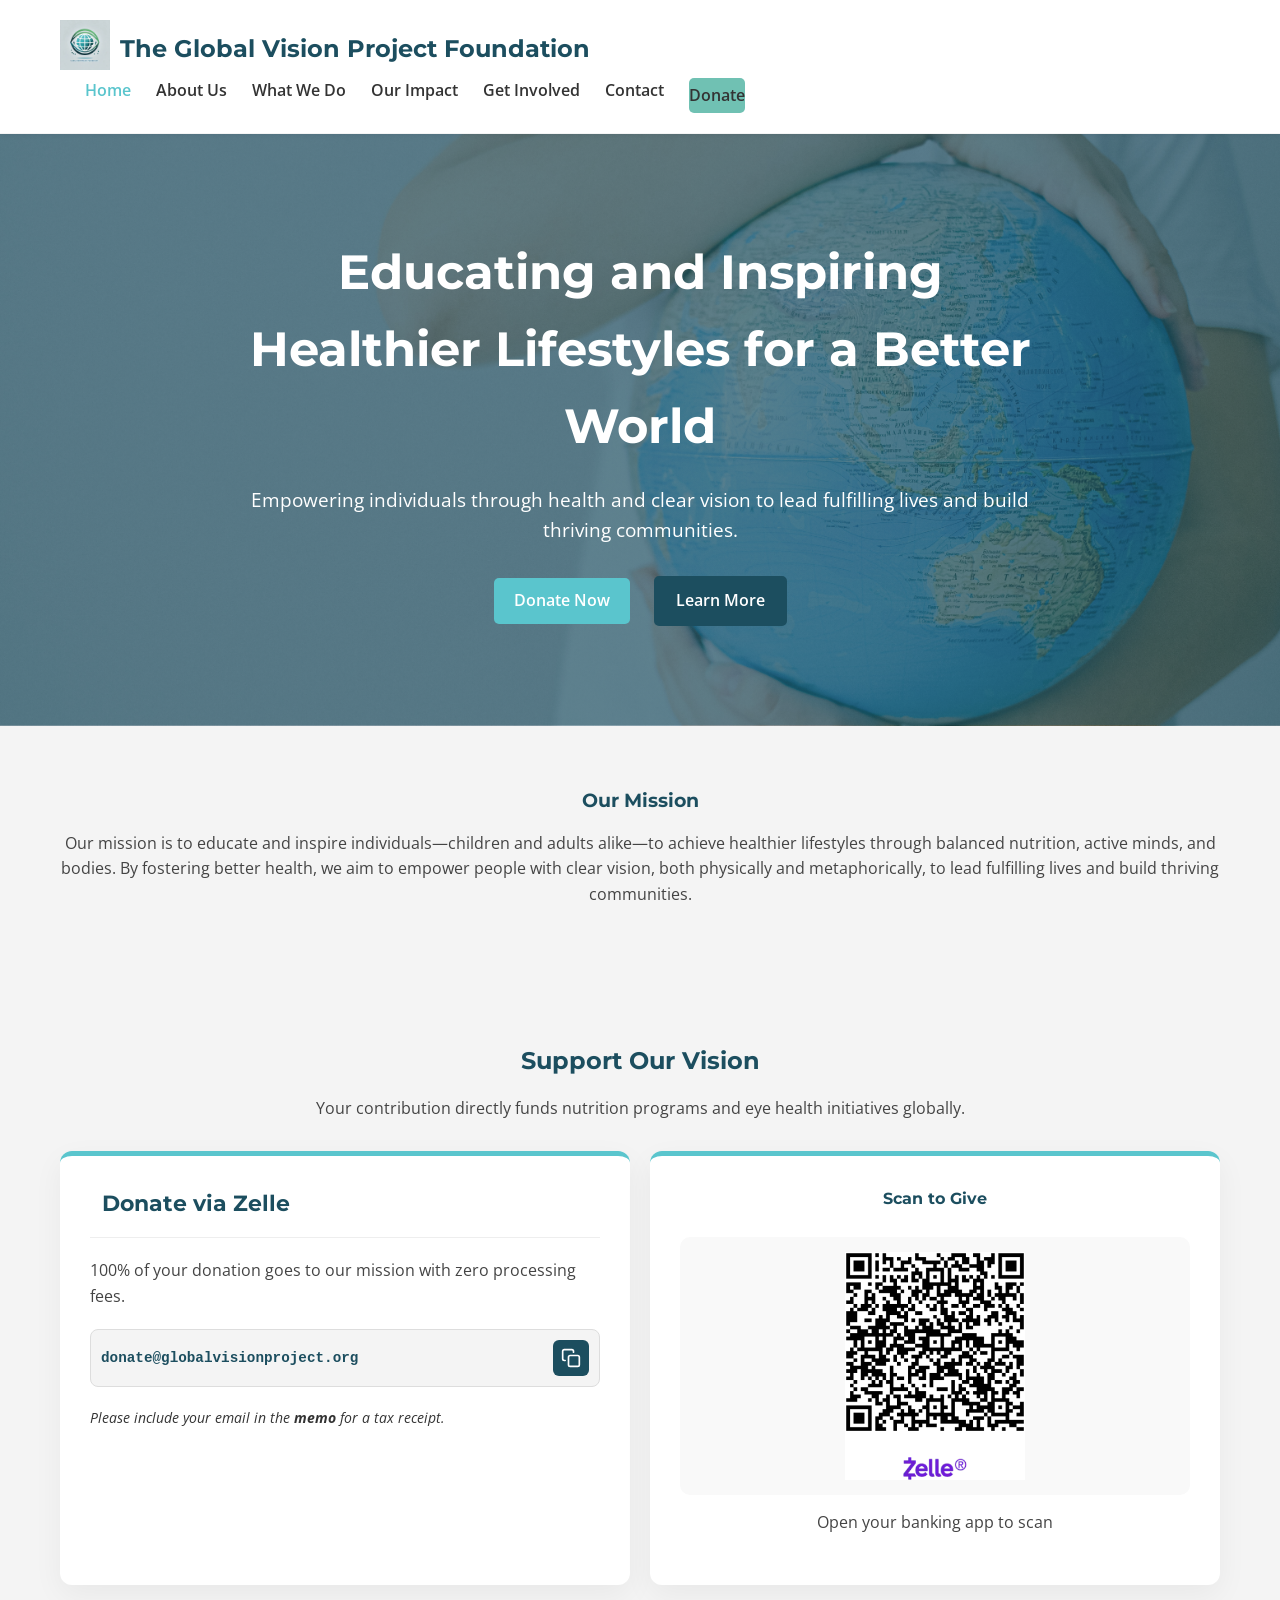
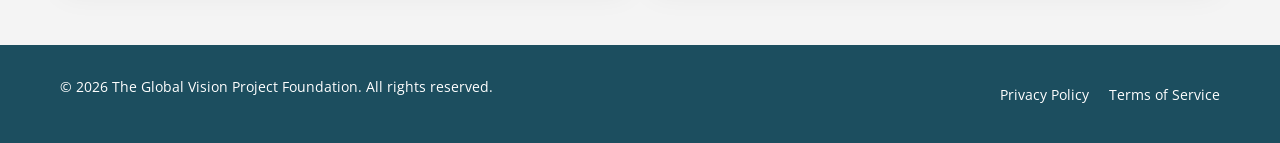
==== commit 1d55d1c4: "Update index.html" ====
--- a/index.html
+++ b/index.html
@@ -67,7 +67,7 @@
         <p>100% of your donation goes to our mission with zero processing fees.</p>
         
         <div class="copy-box" style="display: flex; align-items: center; justify-content: space-between; background: #f4f4f4; padding: 10px; border-radius: 8px;">
-            <span id="zelle-id">donate@globalvisionproject.com</span>
+            <span id="zelle-id">donate@globalvisionproject.org</span>
             <button class="copy-trigger" onclick="copyZelle()">
                 <svg width="20" height="20" viewBox="0 0 24 24" fill="none" stroke="currentColor" stroke-width="2" stroke-linecap="round" stroke-linejoin="round"><rect x="9" y="9" width="13" height="13" rx="2" ry="2"></rect><path d="M5 15H4a2 2 0 0 1-2-2V4a2 2 0 0 1 2-2h9a2 2 0 0 1 2 2v1"></path></svg>
             </button>
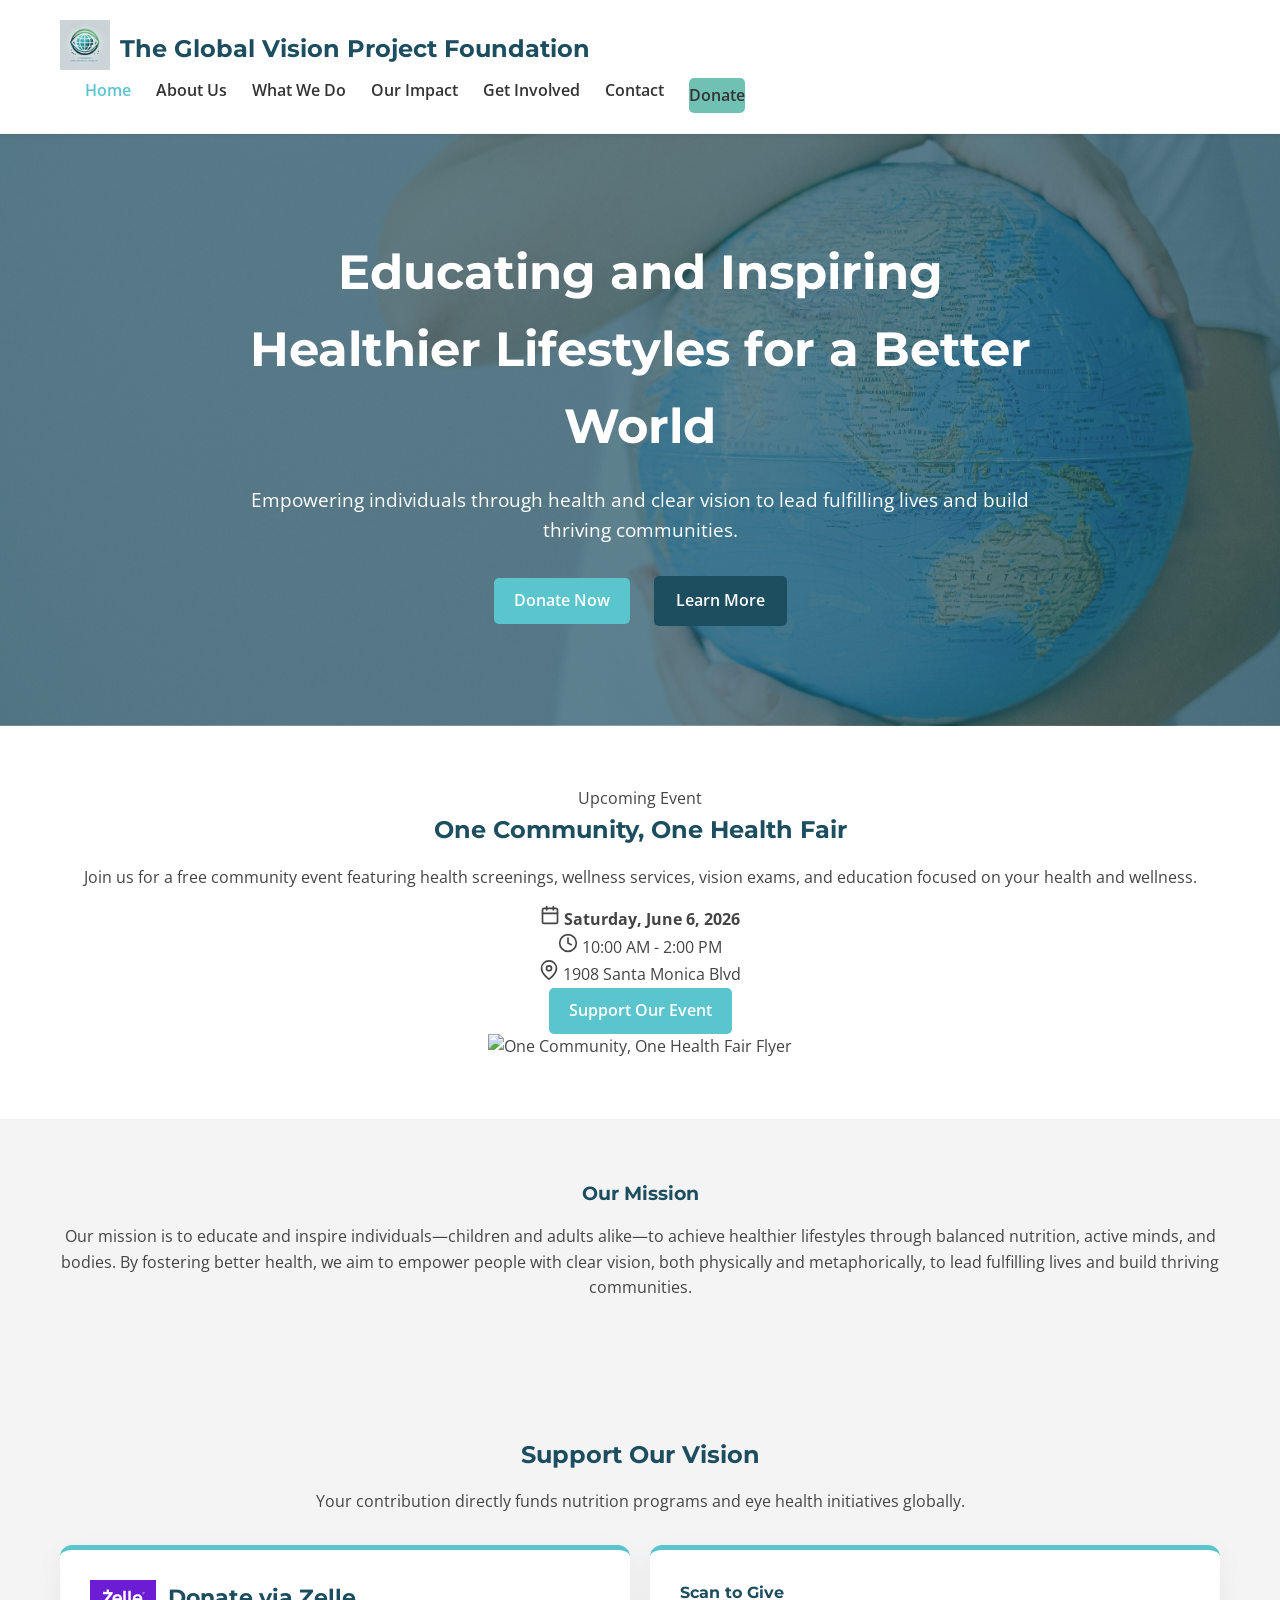
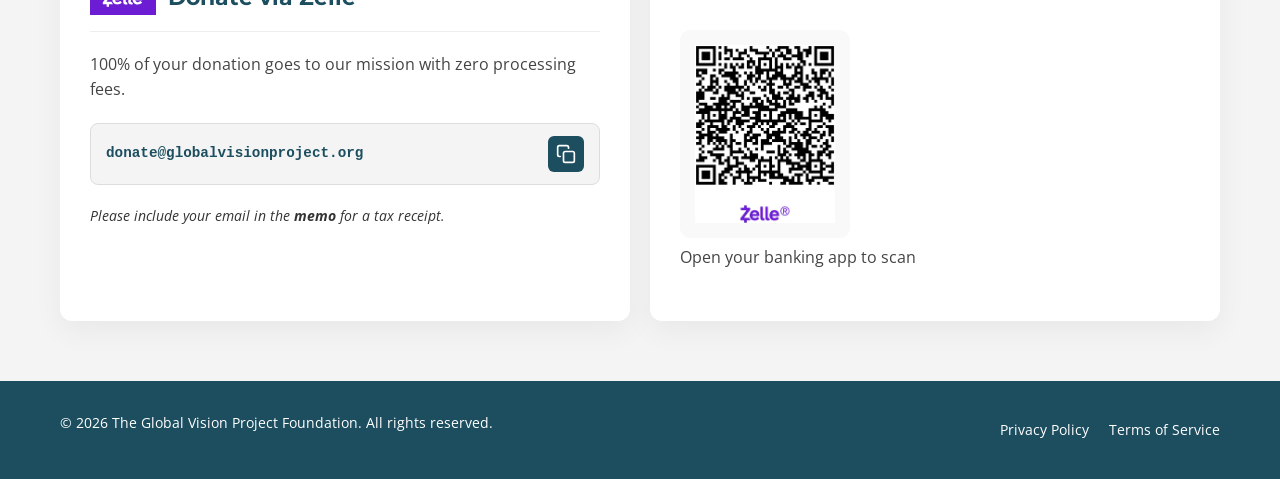
==== commit 72fcb039: "Update index.html" ====
--- a/index.html
+++ b/index.html
@@ -25,8 +25,8 @@
                     <li><a href="what-we-do.html">What We Do</a></li>
                     <li><a href="our-impact.html">Our Impact</a></li>
                     <li><a href="get-involved.html">Get Involved</a></li>
-                    <li><a href="#contact">Contact</a></li> <!-- Keep as # for now, will create page later -->
-                    <li><a href="index.html#donate" class="btn btn-donate">Donate</a></li>
+                    <li><a href="#contact">Contact</a></li>
+                    <li><a href="#donate" class="btn btn-donate">Donate</a></li>
                 </ul>
             </nav>
         </div>
@@ -39,7 +39,38 @@
                 <p>Empowering individuals through health and clear vision to lead fulfilling lives and build thriving communities.</p>
                 <div class="hero-buttons">
                     <a href="#donate" class="btn btn-primary">Donate Now</a>
-                    <a href="#about.html" class="btn btn-secondary">Learn More</a>
+                    <a href="about.html" class="btn btn-secondary">Learn More</a>
+                </div>
+            </div>
+        </div>
+    </section>
+
+    <!-- NEW FEATURED EVENT SECTION -->
+    <section id="featured-event" class="section-event">
+        <div class="container">
+            <div class="event-container">
+                <div class="event-text">
+                    <span class="badge">Upcoming Event</span>
+                    <h2>One Community, One Health Fair</h2>
+                    <p>Join us for a free community event featuring health screenings, wellness services, vision exams, and education focused on your health and wellness.</p>
+                    <ul class="event-details">
+                        <li>
+                            <svg width="20" height="20" viewBox="0 0 24 24" fill="none" stroke="currentColor" stroke-width="2" stroke-linecap="round" stroke-linejoin="round"><rect x="3" y="4" width="18" height="18" rx="2" ry="2"></rect><line x1="16" y1="2" x2="16" y2="6"></line><line x1="8" y1="2" x2="8" y2="6"></line><line x1="3" y1="10" x2="21" y2="10"></line></svg>
+                            <strong>Saturday, June 6, 2026</strong>
+                        </li>
+                        <li>
+                            <svg width="20" height="20" viewBox="0 0 24 24" fill="none" stroke="currentColor" stroke-width="2" stroke-linecap="round" stroke-linejoin="round"><circle cx="12" cy="12" r="10"></circle><polyline points="12 6 12 12 16 14"></polyline></svg>
+                            10:00 AM - 2:00 PM
+                        </li>
+                        <li>
+                            <svg width="20" height="20" viewBox="0 0 24 24" fill="none" stroke="currentColor" stroke-width="2" stroke-linecap="round" stroke-linejoin="round"><path d="M21 10c0 7-9 13-9 13s-9-6-9-13a9 9 0 0 1 18 0z"></path><circle cx="12" cy="10" r="3"></circle></svg>
+                            1908 Santa Monica Blvd
+                        </li>
+                    </ul>
+                    <a href="#donate" class="btn btn-primary">Support Our Event</a>
+                </div>
+                <div class="event-image">
+                    <img src="images/GVP-Flyer Handout-V1.jpg" alt="One Community, One Health Fair Flyer" class="flyer-img">
                 </div>
             </div>
         </div>
@@ -52,38 +83,40 @@
         </div>
     </section>
 
-            <section id="donate" class="section-content section-alt-bg">
-    <div class="container">
-        <h2 class="section-title">Support Our Vision</h2>
-        <p class="section-subtitle">Your contribution directly funds nutrition programs and eye health initiatives globally.</p>
-        
-<div class="donation-grid" style="display: flex; gap: 20px; align-items: stretch; justify-content: center;">
-    <div class="donation-card main-card" style="flex: 1; min-width: 300px;">
-        <div class="card-header">
-            <div class="zelle-logo-wrapper">
+    <section id="donate" class="section-content section-alt-bg">
+        <div class="container">
+            <h2 class="section-title">Support Our Vision</h2>
+            <p class="section-subtitle">Your contribution directly funds nutrition programs and eye health initiatives globally.</p>
+            
+            <div class="donation-grid">
+                <div class="donation-card main-card">
+                    <div class="card-header">
+                        <div class="zelle-logo-wrapper">
+                            <img src="images/zelle-logo.svg" alt="Zelle Logo" class="zelle-logo-img">
+                        </div>
+                        <h3>Donate via Zelle</h3>
+                    </div>
+                    <p>100% of your donation goes to our mission with zero processing fees.</p>
+                    
+                    <div class="copy-box">
+                        <span id="zelle-id">donate@globalvisionproject.org</span>
+                        <button class="copy-trigger" onclick="copyZelle()" title="Copy Email">
+                            <svg width="20" height="20" viewBox="0 0 24 24" fill="none" stroke="currentColor" stroke-width="2" stroke-linecap="round" stroke-linejoin="round"><rect x="9" y="9" width="13" height="13" rx="2" ry="2"></rect><path d="M5 15H4a2 2 0 0 1-2-2V4a2 2 0 0 1 2-2h9a2 2 0 0 1 2 2v1"></path></svg>
+                        </button>
+                    </div>
+                    <p class="memo-note">Please include your email in the <strong>memo</strong> for a tax receipt.</p>
                 </div>
-            <h3>Donate via Zelle</h3>
+
+                <div class="donation-card qr-card">
+                    <h4>Scan to Give</h4>
+                    <div class="qr-frame">
+                        <img src="images/zelle-qr.png" alt="Zelle QR Code">
+                    </div>
+                    <p class="small-text">Open your banking app to scan</p>
+                </div>
+            </div>
         </div>
-        <p>100% of your donation goes to our mission with zero processing fees.</p>
-        
-        <div class="copy-box" style="display: flex; align-items: center; justify-content: space-between; background: #f4f4f4; padding: 10px; border-radius: 8px;">
-            <span id="zelle-id">donate@globalvisionproject.org</span>
-            <button class="copy-trigger" onclick="copyZelle()">
-                <svg width="20" height="20" viewBox="0 0 24 24" fill="none" stroke="currentColor" stroke-width="2" stroke-linecap="round" stroke-linejoin="round"><rect x="9" y="9" width="13" height="13" rx="2" ry="2"></rect><path d="M5 15H4a2 2 0 0 1-2-2V4a2 2 0 0 1 2-2h9a2 2 0 0 1 2 2v1"></path></svg>
-            </button>
-        </div>
-        <p class="memo-note">Please include your email in the <strong>memo</strong> for a tax receipt.</p>
-    </div>
-
-    <div class="donation-card qr-card" style="flex: 1; min-width: 250px; display: flex; flex-direction: column; align-items: center; justify-content: center; text-align: center;">
-        <h4 style="margin-bottom: 15px;">Scan to Give</h4>
-        <div class="qr-frame" style="display: flex; justify-content: center; align-items: center; width: 100%;">
-            <img src="images/zelle-qr.png" alt="Zelle QR Code" style="max-width: 180px; height: auto; display: block;">
-        </div>
-        <p class="small-text" style="margin-top: 15px;">Open your banking app to scan</p>
-    </div>
-</div>
-</section>
+    </section>
 
     <footer class="main-footer">
         <div class="container">
@@ -110,21 +143,12 @@
                 
                 setTimeout(() => {
                     btn.innerHTML = originalHTML;
-                    btn.style.background = '';
+                    btn.style.background = 'var(--color-primary)';
                 }, 2000);
             });
         }
 
-        // Keep your existing year script too!
         document.getElementById('current-year').textContent = new Date().getFullYear();
     </script>
 </body>
-    
-
 </html>
-
-
-
-
-
-
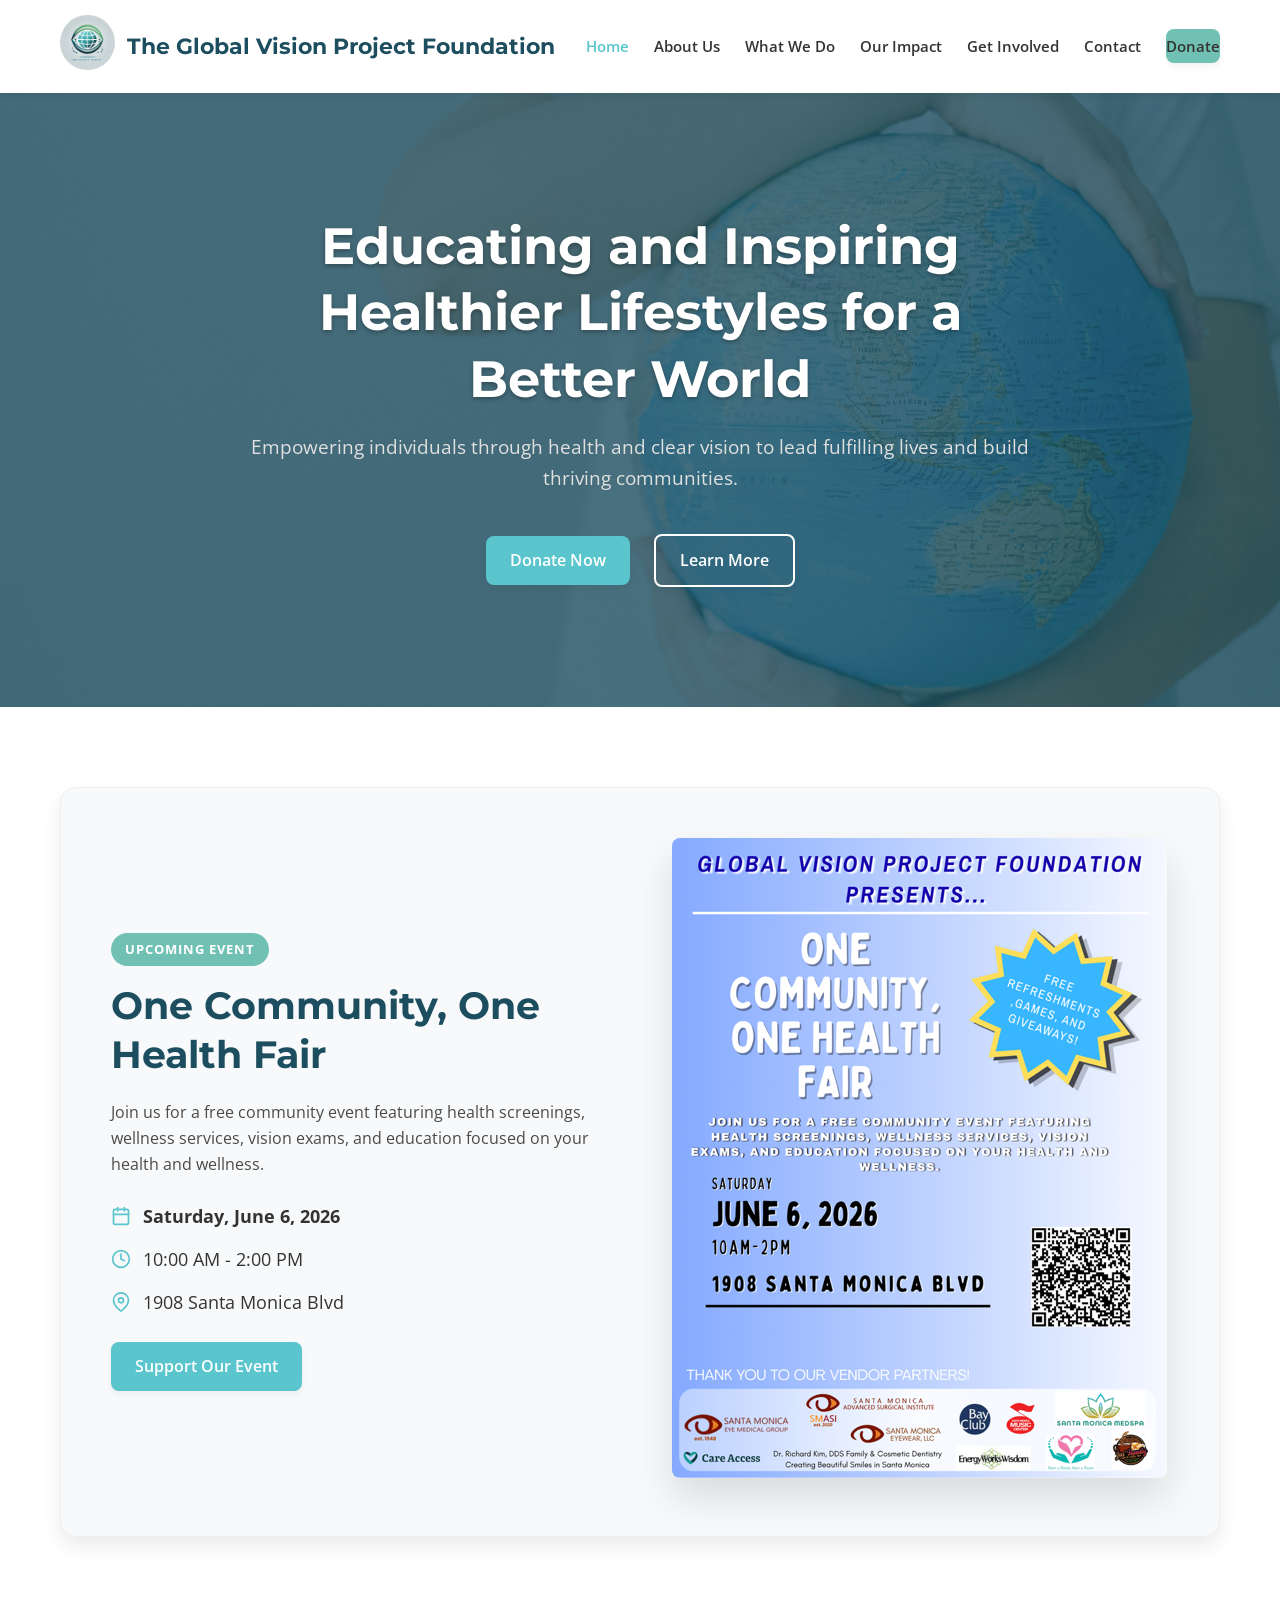
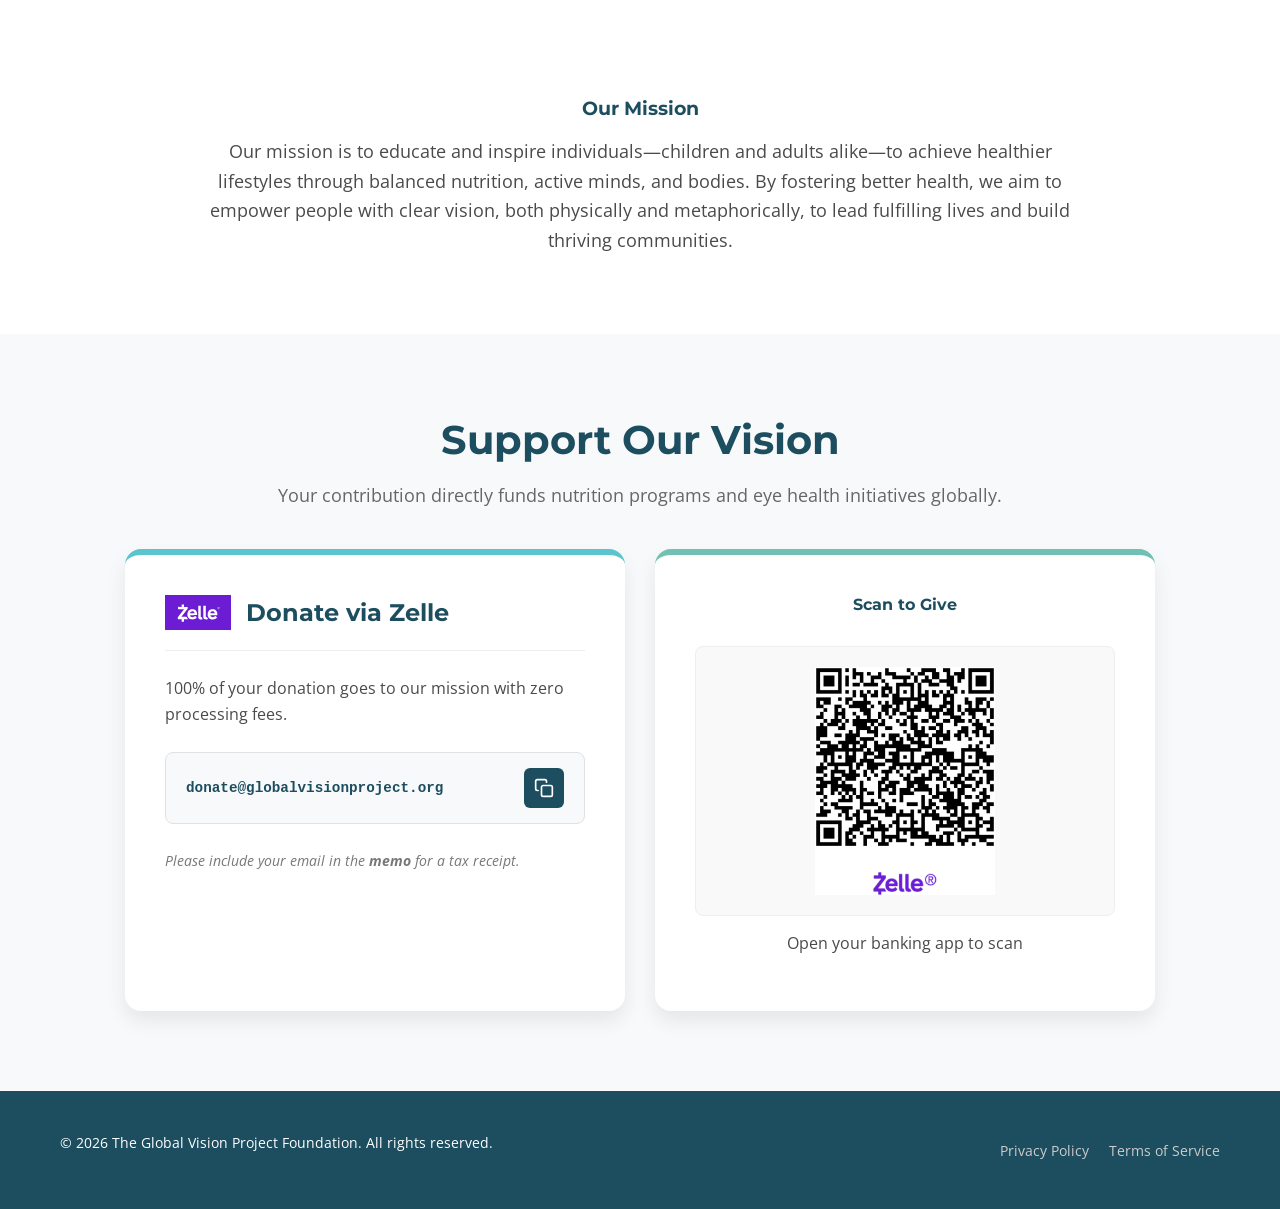
==== commit aec0ce90: "Update index.html" ====
--- a/index.html
+++ b/index.html
@@ -70,7 +70,7 @@
                     <a href="#donate" class="btn btn-primary">Support Our Event</a>
                 </div>
                 <div class="event-image">
-                    <img src="images/GVP-Flyer Handout-V1.jpg" alt="One Community, One Health Fair Flyer" class="flyer-img">
+                    <img src="images/GVP-Flyer Handout-V1.png" alt="One Community, One Health Fair Flyer" class="flyer-img">
                 </div>
             </div>
         </div>
@@ -107,15 +107,14 @@
                     <p class="memo-note">Please include your email in the <strong>memo</strong> for a tax receipt.</p>
                 </div>
 
-                <div class="donation-card qr-card">
-                    <h4>Scan to Give</h4>
-                    <div class="qr-frame">
-                        <img src="images/zelle-qr.png" alt="Zelle QR Code">
-                    </div>
-                    <p class="small-text">Open your banking app to scan</p>
-                </div>
-            </div>
+    <div class="donation-card qr-card" style="flex: 1; min-width: 250px; display: flex; flex-direction: column; align-items: center; justify-content: center; text-align: center;">
+        <h4 style="margin-bottom: 15px;">Scan to Give</h4>
+        <div class="qr-frame" style="display: flex; justify-content: center; align-items: center; width: 100%;">
+            <img src="images/zelle-qr.png" alt="Zelle QR Code" style="max-width: 180px; height: auto; display: block;">
         </div>
+        <p class="small-text" style="margin-top: 15px;">Open your banking app to scan</p>
+    </div>
+</div>
     </section>
 
     <footer class="main-footer">
--- a/style.css
+++ b/style.css
@@ -1,12 +1,20 @@
 /* Basic Resets & Global Styles */
 :root {
-    --color-primary: #1C4E5F; /* Dark Teal/Blue - main brand color */
-    --color-secondary: #5AC5CD; /* Light Blue/Aqua - accent */
-    --color-tertiary: #70C1B3; /* Green - secondary accent */
+    --color-primary: #1C4E5F; 
+    --color-secondary: #5AC5CD; 
+    --color-tertiary: #70C1B3; 
     --color-white: #ffffff;
-    --color-light-gray: #f4f4f4;
+    --color-light-gray: #f8f9fa; /* Slightly softer gray */
     --color-dark-gray: #333;
-    --color-text: #444;
+    --color-text: #4a4a4a;
+    
+    /* Modern UI Variables */
+    --shadow-sm: 0 4px 6px rgba(0,0,0,0.05);
+    --shadow-md: 0 10px 20px rgba(0,0,0,0.08);
+    --shadow-lg: 0 20px 40px rgba(0,0,0,0.12);
+    --radius-md: 8px;
+    --radius-lg: 16px;
+    --transition: all 0.3s ease;
 }
 
 * {
@@ -32,6 +40,7 @@
     font-family: 'Montserrat', sans-serif;
     color: var(--color-primary);
     margin-bottom: 15px;
+    line-height: 1.3;
 }
 
 p {
@@ -41,6 +50,7 @@
 a {
     text-decoration: none;
     color: var(--color-secondary);
+    transition: var(--transition);
 }
 
 a:hover {
@@ -54,13 +64,19 @@
 /* Buttons */
 .btn {
     display: inline-block;
-    padding: 10px 20px;
-    border-radius: 5px;
+    padding: 12px 24px;
+    border-radius: var(--radius-md);
     font-weight: 600;
     text-align: center;
-    transition: background-color 0.3s ease;
+    transition: var(--transition);
     border: none;
     cursor: pointer;
+    box-shadow: var(--shadow-sm);
+}
+
+.btn:hover {
+    transform: translateY(-2px);
+    box-shadow: var(--shadow-md);
 }
 
 .btn-primary {
@@ -70,45 +86,45 @@
 
 .btn-primary:hover {
     background-color: var(--color-primary);
+    color: var(--color-white);
 }
 
 .btn-secondary {
-    background-color: var(--color-primary);
-    color: var(--color-white);
-    border: 2px solid var(--color-primary);
+    background-color: transparent;
+    color: var(--color-white);
+    border: 2px solid var(--color-white);
 }
 
 .btn-secondary:hover {
-    background-color: var(--color-secondary);
-    border-color: var(--color-secondary);
+    background-color: var(--color-white);
+    color: var(--color-primary);
 }
 
 .btn-donate {
     background-color: var(--color-tertiary);
     color: var(--color-white);
-    padding: 8px 15px; /* Slightly smaller for nav bar */
+    padding: 10px 20px;
 }
 
 .btn-donate:hover {
-    background-color: #5bb0a3; /* A darker shade of tertiary */
+    background-color: #5bb0a3; 
 }
 
 /* Header */
 .main-header {
     background-color: var(--color-white);
-    padding: 20px 0;
-    border-bottom: 1px solid var(--color-light-gray);
+    padding: 15px 0;
     position: sticky;
     top: 0;
     z-index: 1000;
-    box-shadow: 0 2px 5px rgba(0,0,0,0.05);
+    box-shadow: var(--shadow-sm);
 }
 
 .main-header .container {
     display: flex;
     justify-content: space-between;
     align-items: center;
-    flex-wrap: wrap; /* Allows wrapping on smaller screens */
+    flex-wrap: wrap; 
 }
 
 .logo {
@@ -117,18 +133,21 @@
 }
 
 .logo img {
-    height: 50px; /* Adjust as needed */
-    margin-right: 10px;
+    height: 55px; 
+    margin-right: 12px;
+    border-radius: 50%;
 }
 
 .logo h1 {
-    font-size: 1.5em;
+    font-size: 1.4em;
     color: var(--color-primary);
     margin-bottom: 0;
+    font-weight: 700;
 }
 
 .main-nav ul {
     display: flex;
+    align-items: center;
 }
 
 .main-nav ul li {
@@ -138,9 +157,9 @@
 .main-nav ul li a {
     color: var(--color-dark-gray);
     font-weight: 600;
-    transition: color 0.3s ease;
+    transition: var(--transition);
     padding: 5px 0;
-    position: relative;
+    font-size: 0.95rem;
 }
 
 .main-nav ul li a:hover,
@@ -150,13 +169,13 @@
 
 /* Hero Section */
 .hero-section {
-    background: linear-gradient(rgba(28, 78, 95, 0.7), rgba(28, 78, 95, 0.7)), url('images/hero-bg.jpg');
+    background: linear-gradient(rgba(28, 78, 95, 0.8), rgba(28, 78, 95, 0.8)), url('images/hero-bg.jpg');
     background-size: cover;
     background-position: center;
     color: white;
-    padding: 100px 0;
+    padding: 120px 0;
     text-align: center;
-    min-height: 500px;
+    min-height: 600px;
     display: flex;
     align-items: center;
     justify-content: center;
@@ -167,374 +186,197 @@
 }
 
 .hero-content h2 {
-    font-size: 3em;
+    font-size: 3.2em;
     margin-bottom: 20px;
     color: var(--color-white);
+    text-shadow: 0 2px 4px rgba(0,0,0,0.3);
 }
 
 .hero-content p {
     font-size: 1.2em;
-    margin-bottom: 30px;
+    margin-bottom: 40px;
+    color: #e0e0e0;
 }
 
 .hero-buttons .btn {
     margin: 0 10px;
 }
 
+/* --- NEW: Featured Event Section --- */
+.section-event {
+    padding: 80px 0;
+    background-color: var(--color-white);
+}
+
+.event-container {
+    display: flex;
+    align-items: center;
+    gap: 60px;
+    background: var(--color-light-gray);
+    border-radius: var(--radius-lg);
+    padding: 50px;
+    box-shadow: var(--shadow-md);
+    border: 1px solid #eee;
+}
+
+.event-text {
+    flex: 1;
+    text-align: left;
+}
+
+.event-text .badge {
+    display: inline-block;
+    background: var(--color-tertiary);
+    color: white;
+    padding: 6px 14px;
+    border-radius: 20px;
+    font-size: 0.8rem;
+    font-weight: 700;
+    margin-bottom: 15px;
+    text-transform: uppercase;
+    letter-spacing: 1px;
+}
+
+.event-text h2 {
+    font-size: 2.4em;
+    margin-bottom: 20px;
+}
+
+.event-details {
+    margin: 25px 0;
+    padding: 0;
+}
+
+.event-details li {
+    display: flex;
+    align-items: center;
+    margin-bottom: 15px;
+    font-size: 1.1rem;
+    color: var(--color-dark-gray);
+}
+
+.event-details li svg {
+    margin-right: 12px;
+    color: var(--color-secondary);
+}
+
+.event-image {
+    flex: 1;
+    text-align: center;
+}
+
+.flyer-img {
+    max-width: 100%;
+    height: auto;
+    border-radius: var(--radius-md);
+    box-shadow: var(--shadow-lg);
+    transition: var(--transition);
+}
+
+.flyer-img:hover {
+    transform: scale(1.02) rotate(1deg);
+}
+
 /* Section Styling */
 section {
-    padding: 60px 0;
+    padding: 80px 0;
     text-align: center;
 }
 
 .section-mission {
-    background-color: var(--color-light-gray);
-}
-
-.section-donate {
     background-color: var(--color-white);
-    padding: 80px 0;
-}
-
-.section-donate h3 {
-    margin-bottom: 20px;
-    font-size: 2.2em;
-}
-
-.section-donate p {
+}
+
+.section-mission p {
+    font-size: 1.15em;
+    max-width: 900px;
+    margin: 0 auto;
+    color: var(--color-text);
+}
+
+.section-content h3, .section-title {
+    font-size: 2.5em;
+    margin-bottom: 15px;
+}
+
+.section-subtitle {
     font-size: 1.1em;
-    max-width: 800px;
-    margin: 0 auto 30px auto;
-}
-
-.donation-options {
-    display: flex;
-    justify-content: center;
-    align-items: flex-start;
-    gap: 50px;
-    flex-wrap: wrap;
-    margin-top: 40px;
-}
-
-.donation-qr-code, .donation-form-placeholder {
-    background-color: var(--color-light-gray);
-    padding: 30px;
-    border-radius: 10px;
-    flex: 1;
-    min-width: 300px;
-    max-width: 450px;
-    box-shadow: 0 5px 15px rgba(0,0,0,0.1);
-}
-
-.donation-qr-code h4, .donation-form-placeholder h4 {
-    color: var(--color-primary);
-    font-size: 1.5em;
-    margin-bottom: 15px;
-}
-
-.qr-code {
-    width: 200px; /* Adjust size as needed */
-    height: 200px;
-    display: block;
-    margin: 0 auto 20px auto;
-    border: 1px solid var(--color-light-gray); /* For visibility of placeholder */
-}
-
-.security-note {
-    font-size: 0.9em;
     color: #666;
-    margin-top: 40px;
-}
-
-/* Footer */
-.main-footer {
-    background-color: var(--color-primary);
-    color: var(--color-white);
-    padding: 30px 0;
-    text-align: center;
-    font-size: 0.9em;
-}
-
-.main-footer .container {
-    display: flex;
-    justify-content: space-between;
-    align-items: center;
-    flex-wrap: wrap;
-}
-
-.footer-nav ul {
-    display: flex;
-}
-
-.footer-nav ul li {
-    margin-left: 20px;
-}
-
-.footer-nav ul li a {
-    color: var(--color-white);
-}
-
-.footer-nav ul li a:hover {
-    color: var(--color-secondary);
-}
-
-/* Responsive Design */
-@media (max-width: 768px) {
-    .main-header .container {
-        flex-direction: column;
-    }
-
-    .main-nav ul {
-        flex-direction: column;
-        align-items: center;
-        margin-top: 20px;
-    }
-
-    .main-nav ul li {
-        margin: 10px 0;
-    }
-
-    .hero-content h2 {
-        font-size: 2.2em;
-    }
-
-    .hero-content p {
-        font-size: 1em;
-    }
-
-    .hero-buttons .btn {
-        margin-bottom: 15px;
-    }
-
-    .main-footer .container {
-        flex-direction: column;
-    }
-
-    .footer-nav ul {
-        margin-top: 15px;
-    }
-
-    .footer-nav ul li {
-        margin: 0 10px;
-    }
-
-    .donation-options {
-        flex-direction: column;
-        align-items: center;
-        gap: 30px;
-    }
-}
-
-@media (max-width: 480px) {
-    .logo h1 {
-        font-size: 1.2em;
-    }
-
-    .logo img {
-        height: 40px;
-    }
-
-    .hero-content h2 {
-        font-size: 1.8em;
-    }
-}
-
-/* Page Hero Section (for About, What We Do, Impact pages) */
-.page-hero {
-    background-color: var(--color-primary);
-    color: var(--color-white);
-    text-align: center;
-    padding: 80px 0 60px;
-}
-
-.page-hero h2 {
-    font-size: 2.8em;
-    color: var(--color-white);
-    margin-bottom: 15px;
-}
-
-.page-hero p {
-    font-size: 1.1em;
-    max-width: 700px;
-    margin: 0 auto;
-}
-
-/* General Section Content Styling */
-.section-content {
-    padding: 60px 0;
-    text-align: center;
+    margin-bottom: 40px;
 }
 
 .section-alt-bg {
     background-color: var(--color-light-gray);
 }
 
-.section-content h3 {
-    font-size: 2.2em;
-    margin-bottom: 30px;
-}
-
-.section-content p {
-    max-width: 900px;
-    margin: 0 auto 20px auto;
-}
-
-/* Grid Layouts for Values, Strategies, Goals, Programs, Team, Achievements */
-.values-grid,
-.strategy-grid,
-.goals-grid,
-.program-grid,
-.team-grid,
-.achievements-grid {
-    display: grid;
-    grid-template-columns: repeat(auto-fit, minmax(280px, 1fr));
-    gap: 30px;
-    margin-top: 40px;
-    max-width: 1000px;
-    margin-left: auto;
-    margin-right: auto;
-}
-
-.value-item,
-.strategy-item,
-.goal-item,
-.program-item,
-.team-member,
-.achievement-item {
-    background-color: var(--color-white);
-    padding: 30px;
-    border-radius: 10px;
-    box-shadow: 0 4px 10px rgba(0,0,0,0.08);
-    text-align: left; /* Align text left within grid items */
-    display: flex;
-    flex-direction: column;
-    justify-content: flex-start;
-    align-items: flex-start;
-}
-
-.value-item h4,
-.strategy-item h4,
-.goal-item h4,
-.program-item h4,
-.team-member h4,
-.achievement-item h4 {
-    color: var(--color-secondary);
-    font-size: 1.3em;
-    margin-bottom: 10px;
-}
-
-.value-item p,
-.strategy-item p,
-.goal-item p,
-.program-item p,
-.team-member p,
-.achievement-item p {
-    font-size: 0.95em;
-    color: var(--color-text);
-    margin-bottom: 10px;
-    text-align: left; /* Ensure text within items is left-aligned */
-}
-
-.strategy-item ul {
-    list-style: disc;
-    margin-left: 20px;
-    margin-top: 10px;
-    text-align: left;
-    color: var(--color-text);
-}
-
-.strategy-item ul li {
-    margin-bottom: 5px;
-}
-
-/* Team Member Specific Styling (placeholders) */
-.team-member img {
-    width: 100px;
-    height: 100px;
-    border-radius: 50%;
-    object-fit: cover;
-    margin-bottom: 15px;
-    border: 3px solid var(--color-tertiary);
-}
-
-/* Responsive adjustments for new sections */
-@media (max-width: 768px) {
-    .page-hero h2 {
-        font-size: 2.2em;
-    }
-
-    .section-content h3 {
-        font-size: 1.8em;
-    }
-
-    .values-grid,
-    .strategy-grid,
-    .goals-grid,
-    .program-grid,
-    .team-grid,
-    .achievements-grid {
-        grid-template-columns: 1fr; /* Stack columns on small screens */
-    }
-
-    .value-item,
-    .strategy-item,
-    .goal-item,
-    .program-item,
-    .team-member,
-    .achievement-item {
-        text-align: center; /* Center content in stacked items */
-        align-items: center;
-    }
-
-    .strategy-item ul {
-        text-align: left; /* Keep list items left aligned even if container is centered */
-        width: 100%;
-    }
-
-}
-
 /* Donation Section Styles */
 .donation-grid {
     display: flex;
-    gap: 20px;
-    margin-top: 30px;
+    gap: 30px;
+    margin-top: 20px;
     flex-wrap: wrap;
+    justify-content: center;
 }
 
 .donation-card {
     background: var(--color-white);
-    padding: 30px;
-    border-radius: 12px;
-    box-shadow: 0 10px 30px rgba(0,0,0,0.05);
+    padding: 40px;
+    border-radius: var(--radius-lg);
+    box-shadow: var(--shadow-md);
     flex: 1;
-    min-width: 300px;
+    min-width: 320px;
+    max-width: 500px;
     text-align: left;
-    border-top: 5px solid var(--color-secondary);
+    border-top: 6px solid var(--color-secondary);
+    transition: var(--transition);
+}
+
+.donation-card:hover {
+    transform: translateY(-5px);
+    box-shadow: var(--shadow-lg);
+}
+
+.qr-card {
+    text-align: center;
+    border-top: 6px solid var(--color-tertiary);
+    display: flex;
+    flex-direction: column;
+    align-items: center;
+    justify-content: center;
 }
 
 .card-header {
     display: flex;
     align-items: center;
     gap: 15px;
-    margin-bottom: 20px;
-}
-
-.zelle-logo-img { height: 30px; }
-
-/* The Copy Email Component */
+    border-bottom: 1px solid #eee;
+    padding-bottom: 20px;
+    margin-bottom: 25px;
+}
+
+.card-header h3 {
+    margin-bottom: 0;
+    font-size: 1.5rem;
+}
+
+.zelle-logo-img { 
+    height: 35px; 
+    display: block;
+}
+
 .copy-box {
     background: var(--color-light-gray);
     display: flex;
     justify-content: space-between;
     align-items: center;
-    padding: 12px 15px;
-    border-radius: 8px;
-    margin: 20px 0;
-    border: 1px solid #ddd;
+    padding: 15px 20px;
+    border-radius: var(--radius-md);
+    margin: 25px 0;
+    border: 1px solid #e1e1e1;
 }
 
 #zelle-id {
-    font-weight: 600;
+    font-weight: 700;
     color: var(--color-primary);
     font-family: monospace;
     font-size: 1.1em;
@@ -544,56 +386,139 @@
     background: var(--color-primary);
     color: white;
     border: none;
-    padding: 8px;
+    padding: 10px;
     border-radius: 6px;
     cursor: pointer;
-    transition: 0.3s;
+    transition: var(--transition);
     display: flex;
     align-items: center;
 }
 
 .copy-trigger:hover {
     background: var(--color-secondary);
-    transform: scale(1.05);
 }
 
 .qr-frame {
     background: #f9f9f9;
-    padding: 15px;
-    border-radius: 10px;
+    padding: 20px;
+    border-radius: var(--radius-md);
     display: inline-block;
-    margin-top: 10px;
+    margin-top: 15px;
+    border: 1px solid #eee;
 }
 
 .qr-frame img {
-    max-width: 140px;
+    max-width: 160px;
     display: block;
 }
 
 .memo-note {
-    font-size: 0.85em;
-    color: var(--color-dark-gray);
+    font-size: 0.9em;
+    color: #777;
     font-style: italic;
-}
-
-/* Zelle Logo Styling */
-.zelle-logo-img, .zelle-logo-wrapper svg {
-    height: 35px; /* Adjust based on your logo's proportions */
-    width: auto;
-    display: block;
-}
-
-.card-header {
-    display: flex;
-    align-items: center;
-    gap: 12px; /* Space between logo and "Donate via Zelle" text */
-    border-bottom: 1px solid #eee;
-    padding-bottom: 15px;
-    margin-bottom: 20px;
-}
-
-.card-header h3 {
-    margin-bottom: 0; /* Align text vertically with the logo */
-    font-size: 1.4rem;
-}
-
+    margin-bottom: 0;
+}
+
+/* Footer */
+.main-footer {
+    background-color: var(--color-primary);
+    color: var(--color-white);
+    padding: 40px 0;
+    text-align: center;
+    font-size: 0.9em;
+}
+
+.main-footer .container {
+    display: flex;
+    justify-content: space-between;
+    align-items: center;
+    flex-wrap: wrap;
+}
+
+.footer-nav ul {
+    display: flex;
+}
+
+.footer-nav ul li {
+    margin-left: 20px;
+}
+
+.footer-nav ul li a {
+    color: #ccc;
+}
+
+.footer-nav ul li a:hover {
+    color: var(--color-white);
+}
+
+/* Responsive Design */
+@media (max-width: 992px) {
+    .event-container {
+        flex-direction: column;
+        padding: 30px;
+        text-align: center;
+    }
+    
+    .event-text {
+        text-align: center;
+    }
+    
+    .event-details li {
+        justify-content: center;
+    }
+}
+
+@media (max-width: 768px) {
+    .main-header .container {
+        flex-direction: column;
+    }
+
+    .main-nav ul {
+        flex-direction: row;
+        flex-wrap: wrap;
+        justify-content: center;
+        margin-top: 15px;
+        padding: 0;
+    }
+
+    .main-nav ul li {
+        margin: 5px 10px;
+    }
+
+    .hero-content h2 {
+        font-size: 2.2em;
+    }
+
+    .hero-content p {
+        font-size: 1em;
+    }
+
+    .main-footer .container {
+        flex-direction: column;
+        gap: 15px;
+    }
+
+    .donation-grid {
+        flex-direction: column;
+    }
+}
+
+@media (max-width: 480px) {
+    .logo h1 {
+        font-size: 1.2em;
+    }
+
+    .logo img {
+        height: 40px;
+    }
+
+    .hero-content h2 {
+        font-size: 1.8em;
+    }
+    
+    .hero-buttons .btn {
+        display: block;
+        width: 100%;
+        margin: 10px 0;
+    }
+}
